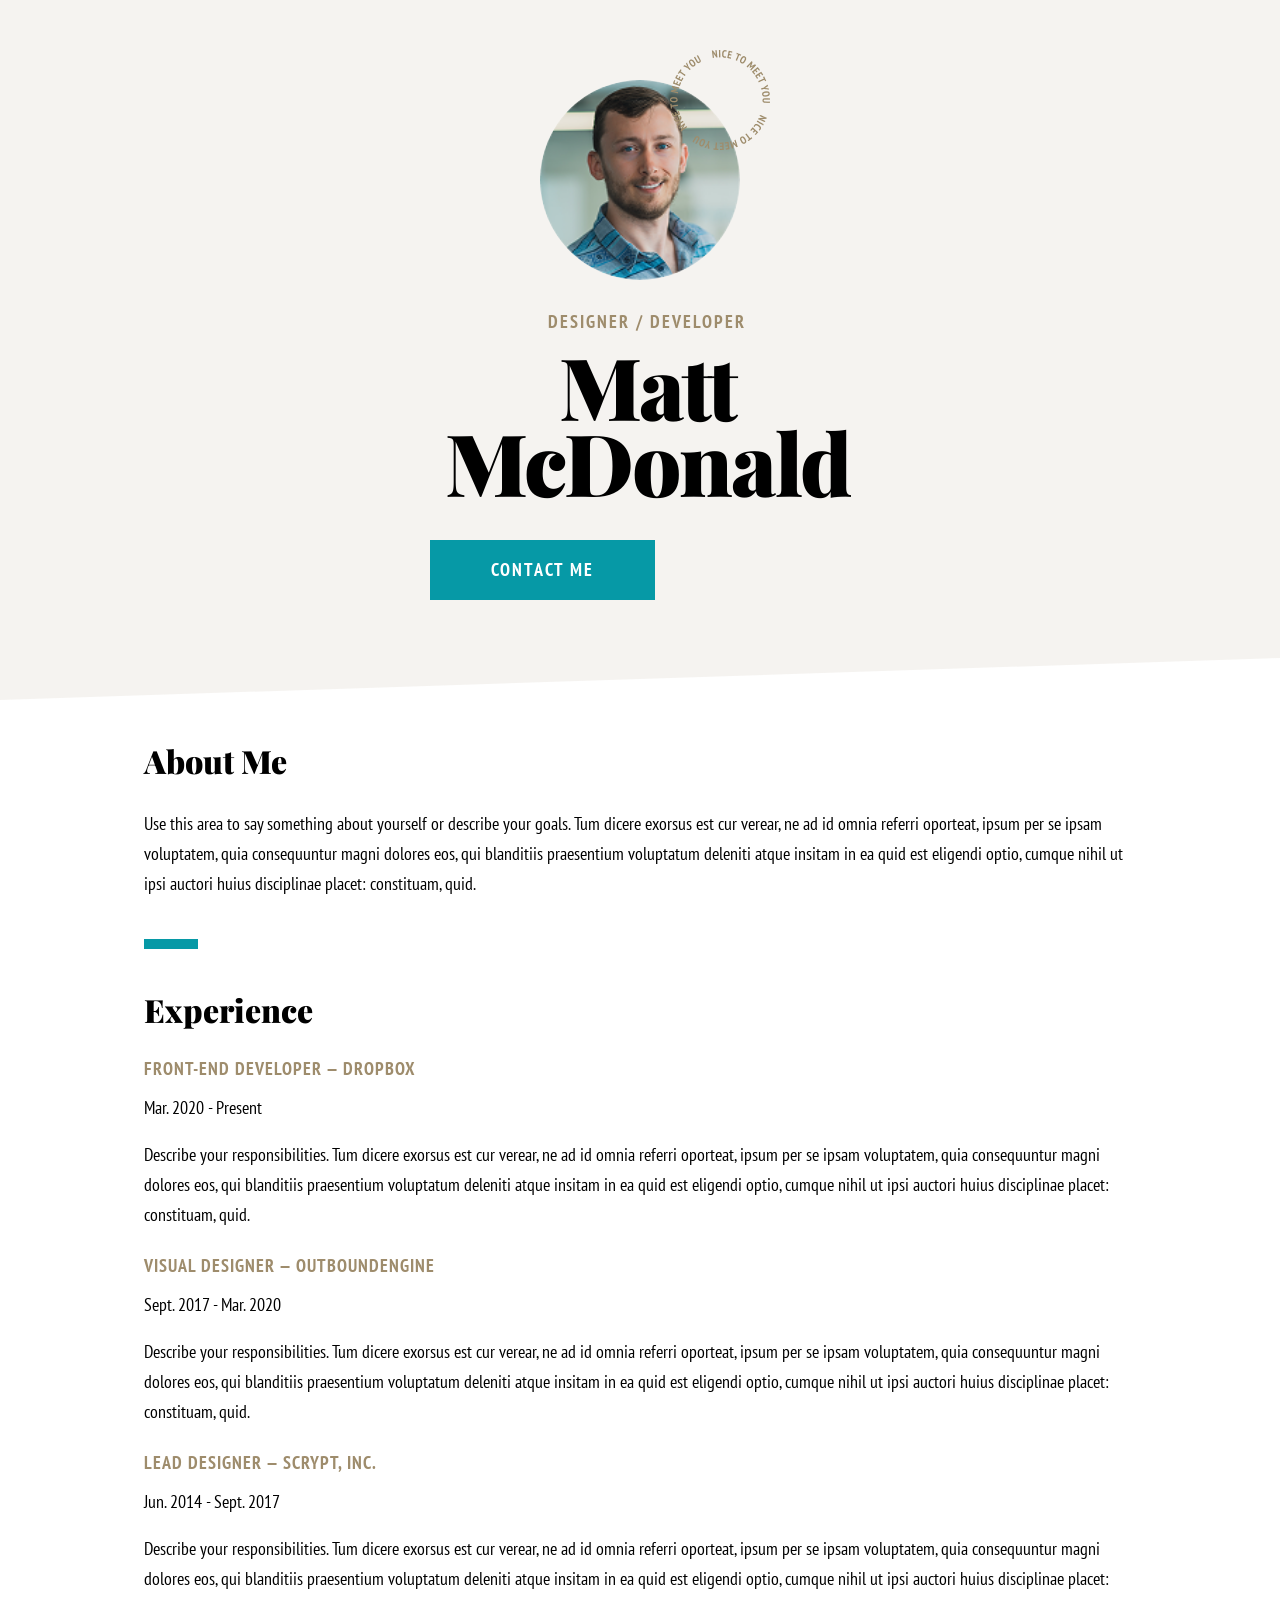
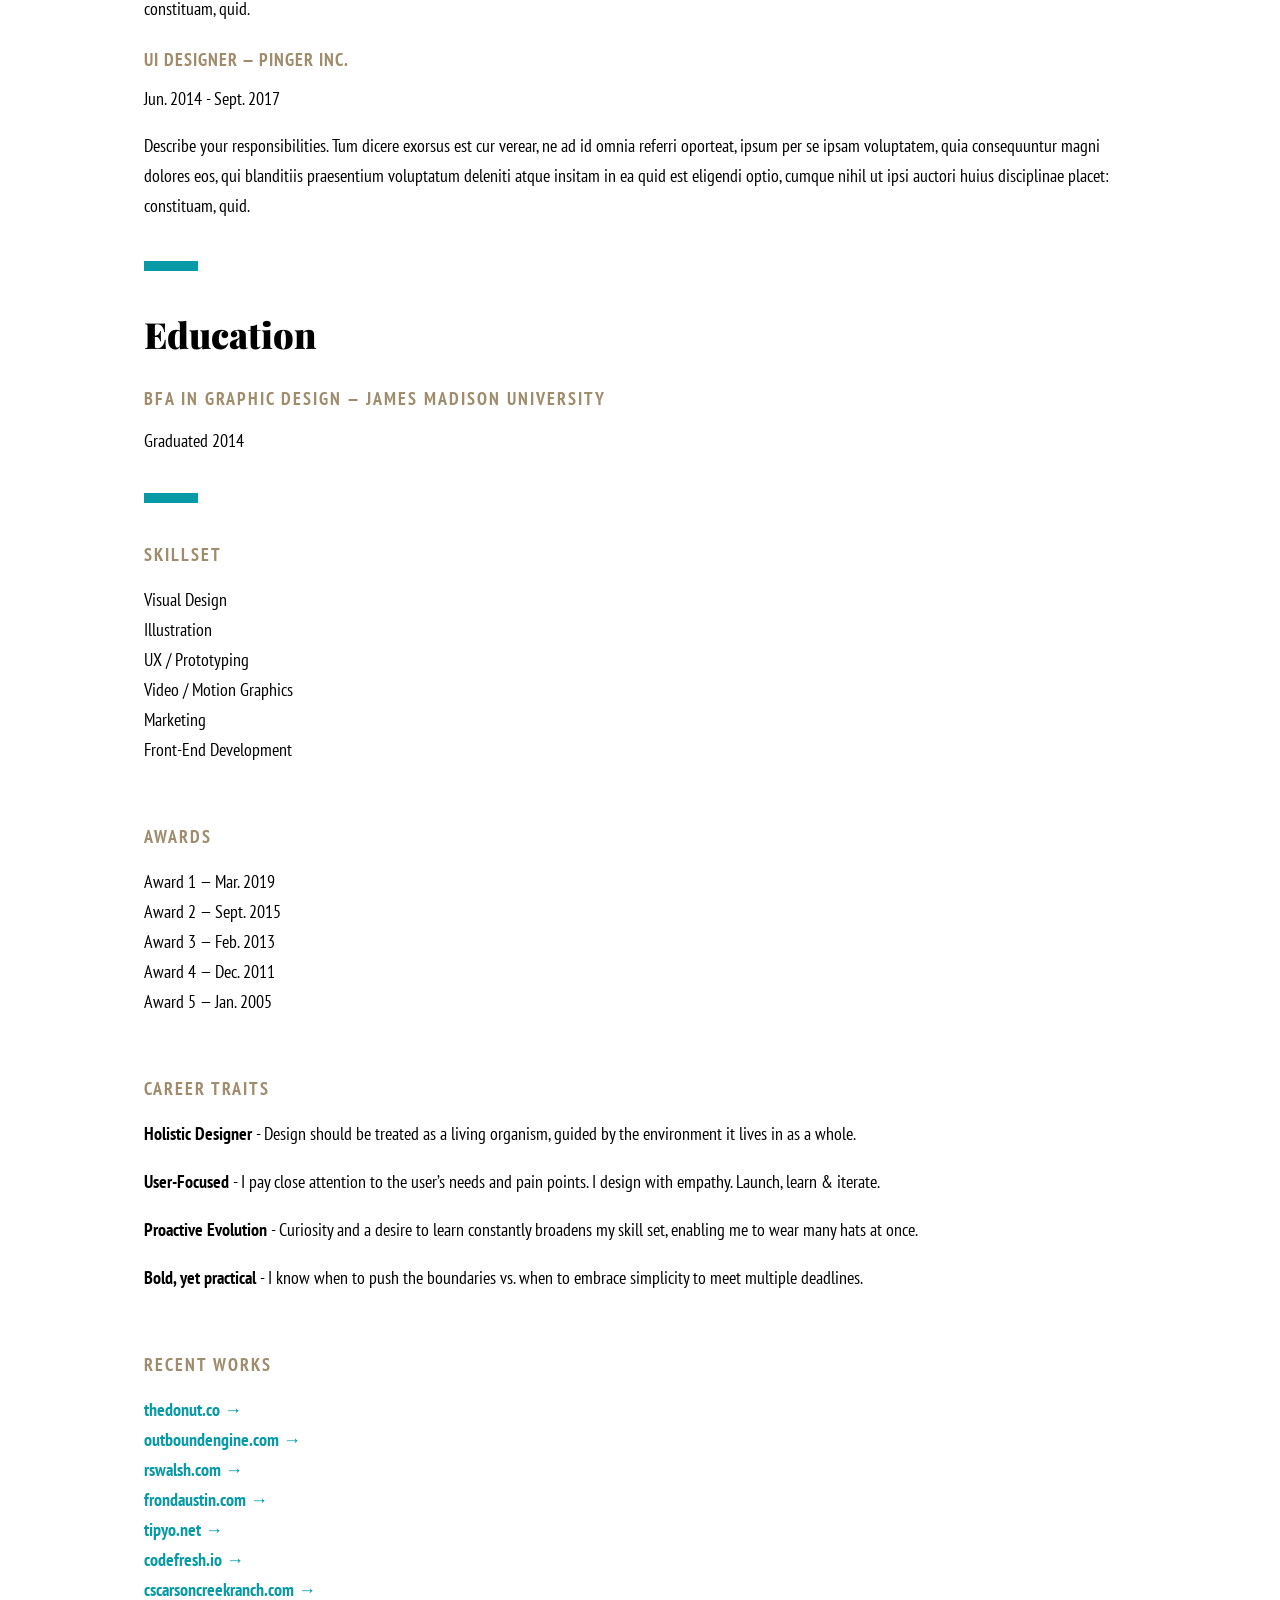
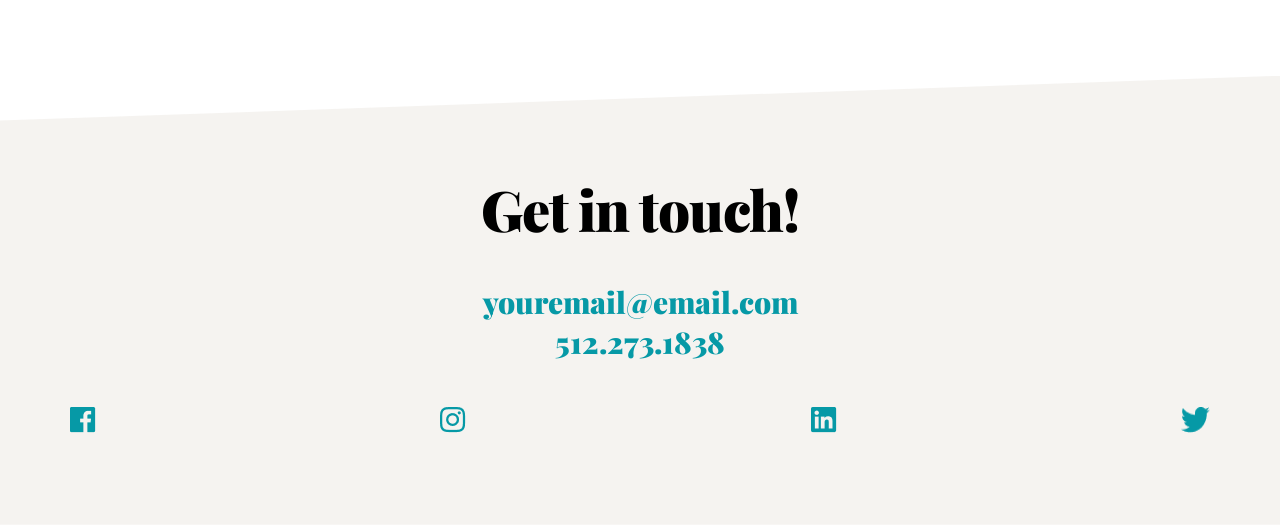
==== index.html @ 178c6416 "css escritorio" ====
<!doctype html>
<html lang="en">
  <head>
    <meta charset="UTF-8" />
    <meta name="viewport" content="width=device-width, initial-scale=1.0" />

    <title>Curriculum</title>

    <link rel="stylesheet" href="index.css" />

    <link rel="preconnect" href="https://fonts.googleapis.com" />
    <link rel="preconnect" href="https://fonts.gstatic.com" crossorigin />

    <link
      href="https://fonts.googleapis.com/css2?family=PT+Sans+Narrow:wght@400;700&display=swap"
      rel="stylesheet"
    />

    <link
      href="https://fonts.googleapis.com/css2?family=PT+Sans+Narrow:wght@400;700&family=Playfair+Display:ital,wght@0,400..900;1,400..900&display=swap"
      rel="stylesheet"
    />
  </head>

  <body>
    <header>
      <div class="foto_con_shape">
        <img class="foto_perfil" src="img/photo.png" alt="foto_de_perfil" />

        <img
          class="combined_shape"
          src="img/combined_shape.png"
          alt="combined_shape"
        />
      </div>

      <div class="header_texto">
        <h2>DESIGNER / DEVELOPER</h2>

        <h1>
          Matt
          <span class="block">McDonald</span>
        </h1>

        <button>CONTACT ME</button>
      </div>
    </header>

    <main>
      <div class="columna_2">
        <section class="about_me">
          <h1>About Me</h1>

          <p>
            Use this area to say something about yourself or describe your
            goals. Tum dicere exorsus est cur verear, ne ad id omnia referri
            oporteat, ipsum per se ipsam voluptatem, quia consequuntur magni
            dolores eos, qui blanditiis praesentium voluptatum deleniti atque
            insitam in ea quid est eligendi optio, cumque nihil ut ipsi auctori
            huius disciplinae placet: constituam, quid.
          </p>
        </section>

        <div class="rectangulo_azul"></div>

        <section class="experience">
          <h1>Experience</h1>

          <h2>Front-End Developer — Dropbox</h2>
          <h3>Mar. 2020 - Present</h3>

          <p>
            Describe your responsibilities. Tum dicere exorsus est cur verear,
            ne ad id omnia referri oporteat, ipsum per se ipsam voluptatem, quia
            consequuntur magni dolores eos, qui blanditiis praesentium
            voluptatum deleniti atque insitam in ea quid est eligendi optio,
            cumque nihil ut ipsi auctori huius disciplinae placet: constituam,
            quid.
          </p>

          <h2>Visual Designer — OutboundEngine</h2>
          <h3>Sept. 2017 - Mar. 2020</h3>

          <p>
            Describe your responsibilities. Tum dicere exorsus est cur verear,
            ne ad id omnia referri oporteat, ipsum per se ipsam voluptatem, quia
            consequuntur magni dolores eos, qui blanditiis praesentium
            voluptatum deleniti atque insitam in ea quid est eligendi optio,
            cumque nihil ut ipsi auctori huius disciplinae placet: constituam,
            quid.
          </p>

          <h2>Lead Designer — Scrypt, Inc.</h2>
          <h3>Jun. 2014 - Sept. 2017</h3>

          <p>
            Describe your responsibilities. Tum dicere exorsus est cur verear,
            ne ad id omnia referri oporteat, ipsum per se ipsam voluptatem, quia
            consequuntur magni dolores eos, qui blanditiis praesentium
            voluptatum deleniti atque insitam in ea quid est eligendi optio,
            cumque nihil ut ipsi auctori huius disciplinae placet: constituam,
            quid.
          </p>

          <h2>UI Designer — Pinger Inc.</h2>
          <h3>Jun. 2014 - Sept. 2017</h3>

          <p>
            Describe your responsibilities. Tum dicere exorsus est cur verear,
            ne ad id omnia referri oporteat, ipsum per se ipsam voluptatem, quia
            consequuntur magni dolores eos, qui blanditiis praesentium
            voluptatum deleniti atque insitam in ea quid est eligendi optio,
            cumque nihil ut ipsi auctori huius disciplinae placet: constituam,
            quid.
          </p>
        </section>

        <div class="rectangulo_azul"></div>

        <section class="education">
          <h1>Education</h1>

          <h2>BFA in Graphic Design — James Madison University</h2>

          <p>Graduated 2014</p>
        </section>
      </div>

      <div class="rectangulo_azul"></div>

      <nav class="nav">
        <div class="columna_1">
          <h2>Skillset</h2>

          <ul>
            <li>Visual Design</li>
            <li>Illustration</li>
            <li>UX / Prototyping</li>
            <li>Video / Motion Graphics</li>
            <li>Marketing</li>
            <li>Front-End Development</li>
          </ul>

          <h2 class="awards">Awards</h2>

          <ul>
            <li>Award 1 — Mar. 2019</li>
            <li>Award 2 — Sept. 2015</li>
            <li>Award 3 — Feb. 2013</li>
            <li>Award 4 — Dec. 2011</li>
            <li>Award 5 — Jan. 2005</li>
          </ul>

          <section class="carrera">
            <h2 class="awards">Career Traits</h2>

            <div class="carrera_explicacion">
              <p>
                <strong>Holistic Designer</strong> - Design should be treated as
                a living organism, guided by the environment it lives in as a
                whole.
              </p>

              <p>
                <strong>User-Focused</strong> - I pay close attention to the
                user’s needs and pain points. I design with empathy. Launch,
                learn & iterate.
              </p>

              <p>
                <strong>Proactive Evolution</strong> - Curiosity and a desire to
                learn constantly broadens my skill set, enabling me to wear many
                hats at once.
              </p>

              <p>
                <strong>Bold, yet practical</strong> - I know when to push the
                boundaries vs. when to embrace simplicity to meet multiple
                deadlines.
              </p>
            </div>
          </section>

          <h2>Recent Works</h2>

          <ul class="recent_works_ul">
            <li><strong>thedonut.co →</strong></li>
            <li><strong>outboundengine.com →</strong></li>
            <li><strong>rswalsh.com →</strong></li>
            <li><strong>frondaustin.com →</strong></li>
            <li><strong>tipyo.net →</strong></li>
            <li><strong>codefresh.io →</strong></li>
            <li><strong>cscarsoncreekranch.com →</strong></li>
          </ul>
        </div>
      </nav>
    </main>

    <footer>
      <h1>Get in touch!</h1>

      <h2>
        youremail@email.com
        <span class="block">512.273.1838</span>
      </h2>

      <div class="iconos">
        <img src="img/facebook.png" alt="facebook" />
        <img src="img/instagram.png" alt="instagram" />
        <img src="img/linkedin.png" alt="linkedin" />
        <img src="img/twitter.png" alt="twitter" />
      </div>
    </footer>
  </body>
</html>
---- index.css ----
body {
  margin: 0;
  padding: 0;
}

header {
  position: relative;
  clip-path: polygon(0 0, 100% 0%, 100% 94%, 0 100%);
  display: flex;
  flex-direction: column;
  align-items: center;
}

header::before,
footer::before {
  content: "";
  position: absolute;
  inset: 0;
  background-color: rgba(158, 140, 108, 0.1);
  z-index: 0;
}

.foto_con_shape {
  position: relative;
  width: fit-content;
  margin: 80px auto 0;
  z-index: 1;
}

.foto_perfil {
  width: 160px;
  height: 160px;
  border-radius: 175px;
  display: block;
}

.combined_shape {
  width: 100px;
  position: absolute;
  left: 90px;
  top: -30px;
  z-index: 2;
}

header h2,
.experience h2,
.education h2,
.nav h2,
.carrera h2 {
  color: #9e8c6c;
  font-family: "PT Sans Narrow";
  font-weight: 700;
  font-size: 14px;
  line-height: 20px;
  text-transform: uppercase;
}

header h2 {
  margin: 30px 0 0 15px;
  font-size: 14px;
  line-height: 20px;
  letter-spacing: 2px;
  text-align: center;
  position: relative;
  z-index: 1;
}

header h1 {
  margin: 14px 0 0 15px;
  font-family: "Playfair Display";
  font-weight: 900;
  font-size: 56px;
  line-height: 46px;
  letter-spacing: -2.17px;
  text-align: center;
  position: relative;
  z-index: 1;
}

header button {
  width: 225px;
  height: 60px;
  margin: 40px 0px 100px;
  border: none;
  background-color: #0699a6;
  color: white;
  font-family: "PT Sans Narrow";
  font-weight: 700;
  font-size: 18px;
  line-height: 24px;
  letter-spacing: 2px;
  text-align: center;
  text-transform: uppercase;
  position: relative;
  z-index: 1;
}

.about_me,
.experience,
.education,
.nav {
  margin-left: 20px;
  margin-right: 20px;
}

.about_me h1,
.experience h1,
.education h1 {
  font-family: "Playfair Display";
  font-weight: 900;
  letter-spacing: 0;
}

.about_me h1,
.experience h1 {
  font-size: 32px;
  line-height: 42px;
}

.about_me h1 {
  margin-top: 40px;
}

.about_me p,
.experience p,
.carrera_explicacion {
  font-family: "PT Sans Narrow";
  font-weight: 400;
  font-size: 18px;
  line-height: 30px;
  letter-spacing: 0;
}

.about_me p {
  margin-top: 10px;
}

.experience h2 {
  margin-top: 24px;
  letter-spacing: 1px;
}

.experience h3 {
  margin-top: 8px;
  font-family: "PT Sans Narrow";
  font-weight: 400;
  font-size: 18px;
  line-height: 24px;
}

.experience p {
  margin-top: 20px;
}

.education h1 {
  font-size: 36px;
  line-height: 46px;
}

.education h2,
.carrera h2 {
  letter-spacing: 2px;
}

.education p {
  font-family: "PT Sans Narrow";
  font-weight: 400;
  font-size: 18px;
  line-height: 24px;
}

.nav h2 {
  letter-spacing: 2px;
}

.nav ul {
  padding-left: 0;
  list-style: none;
  font-family: "PT Sans Narrow";
  font-weight: 400;
  font-size: 18px;
  line-height: 30px;
}

.awards {
  margin-top: 60px;
}

.carrera_explicacion {
  margin-bottom: 60px;
}

.recent_works_ul {
  color: #0699a6;
  font-family: "PT Sans Narrow";
  font-weight: 700;
  font-size: 18px;
  line-height: 30px;
}

footer {
  margin-top: 71px;
  padding-top: 100px;
  position: relative;
  clip-path: polygon(0 10%, 100% 0, 100% 100%, 0% 100%);
  overflow: hidden;
}

footer h1,
footer h2 {
  margin-left: 20px;
  margin-right: 20px;
  text-align: center;
  position: relative;
  z-index: 1;
  font-family: "Playfair Display";
  font-weight: 900;
}

footer h1 {
  margin-top: 0;
  font-size: 40px;
  line-height: 50px;
  letter-spacing: -1.14px;
}

footer h2 {
  margin-top: 40px;
  color: #0699a6;
  font-size: 26px;
  line-height: 36px;
}

footer .iconos {
  display: flex;
  justify-content: space-between;
  margin: 45px 70px 92px;
  position: relative;
  z-index: 1;
}

.rectangulo_azul {
  width: 54px;
  height: 10px;
  margin: 40px 0;
  margin-left: 20px;
  background-color: #0699a6;
}

.block {
  display: block;
}

@media (min-width: 768px) {
  .foto_perfil {
    width: 200px;
    height: 200px;
  }

  .combined_shape {
    width: 100px;
    position: absolute;
    left: 130px;
    top: -30px;
    z-index: 2;
  }

  header h1 {
    font-size: 86px;
    line-height: 76px;
  }

  header h2,
  .experience h2,
  .education h2,
  .nav h2,
  .carrera h2 {
    font-size: 18px;
    line-height: 24px;
  }

  .about_me,
  .experience,
  .education,
  .nav {
    margin-left: 144px;
    margin-right: 139px;
  }

  p ul li {
    font-size: 20px;
    line-height: 34px;
  }

  footer h1 {
    font-size: 56px;
    line-height: 66px;
  }

  footer h2 {
    font-size: 30px;
    line-height: 40px;
  }

  .rectangulo_azul {
    margin-left: 144px;
    margin-right: 139px;
  }
}

@media (min-width: 1440px) {
  header {
    display: grid;
    grid-template-columns: 1fr 1fr;
    align-items: center;
  }

  .foto_con_shape {
    grid-column: 1;
    align-items: center;
  }

  .foto_perfil {
    width: 350px;
    height: 350px;
  }

  .combined_shape {
    margin-top: 220px;
    margin-left: 70px;
    width: 152px;
    height: 152px;
  }

  .header_texto {
    grid-column: 2;
    text-align: left;
  }

  .header_texto h1 {
    margin-left: 0;
    font-size: 126px;
    line-height: 112px;
    text-align: left;
  }

  .header_texto h2 {
    margin-top: 180px;
    margin-left: 0;
    text-align: left;
  }

  .header_texto button {
    margin-bottom: 209px;
    margin-left: 0;
  }

  main {
    display: flex;
    flex-direction: row-reverse;
  }

  .columna_1 {
    margin-top: 90px;
  }

  .columna_2 {
    margin-top: 83px;
  }

  .rectangulo_azul {
    margin-top: 80px;
    margin-bottom: 66px;
    width: 71px;
    height: 10px;
  }

  .about_me h1,
  .experience h1,
  .education h1 {
    font-size: 36px;
    line-height: 46px;
  }
}
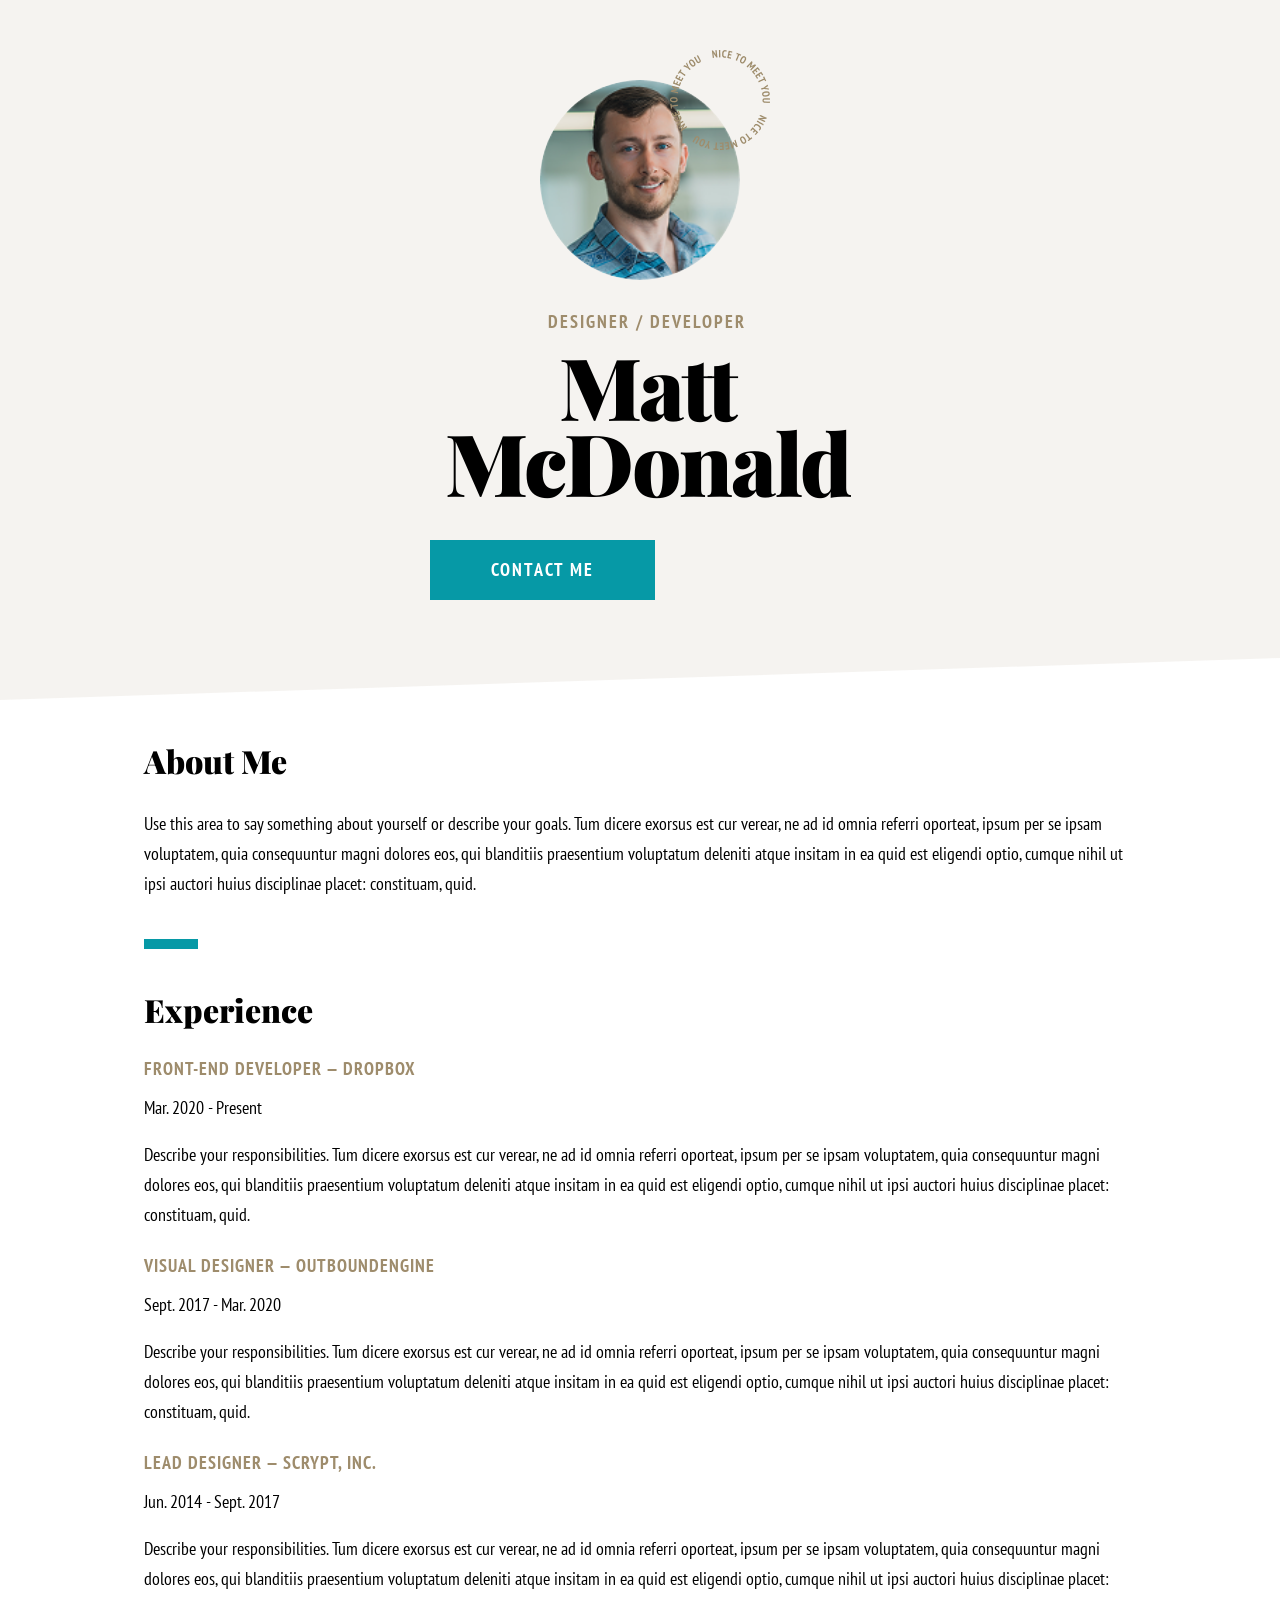
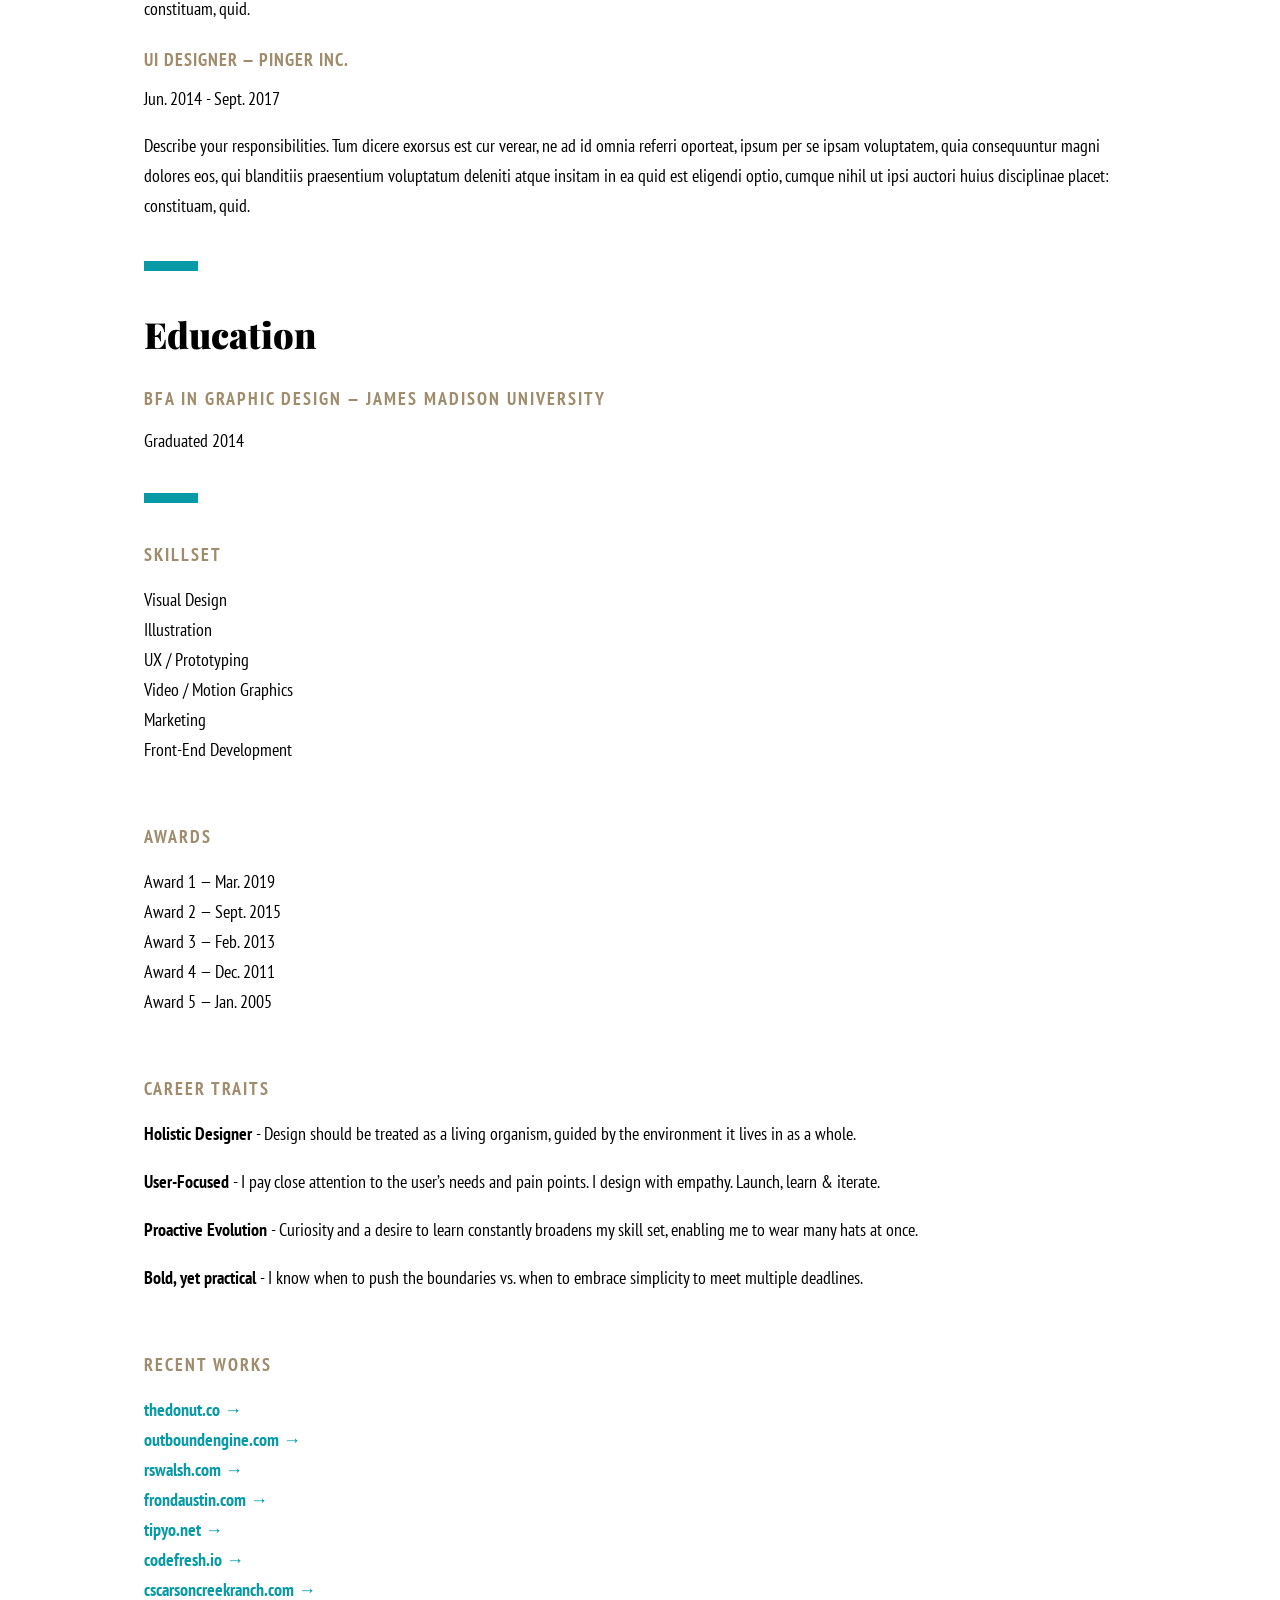
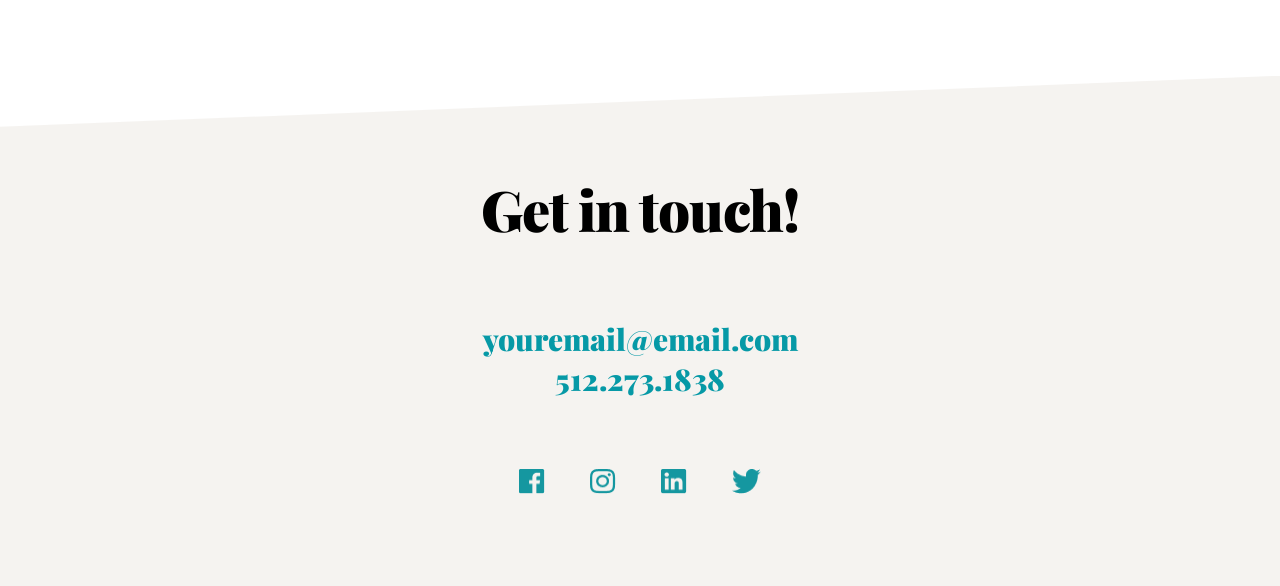
==== commit bdf2d016: "css" ====
--- a/index.html
+++ b/index.html
@@ -66,44 +66,52 @@
         <section class="experience">
           <h1>Experience</h1>
 
-          <h2>Front-End Developer — Dropbox</h2>
-          <h3>Mar. 2020 - Present</h3>
-
-          <p>
-            Describe your responsibilities. Tum dicere exorsus est cur verear,
-            ne ad id omnia referri oporteat, ipsum per se ipsam voluptatem, quia
-            consequuntur magni dolores eos, qui blanditiis praesentium
-            voluptatum deleniti atque insitam in ea quid est eligendi optio,
-            cumque nihil ut ipsi auctori huius disciplinae placet: constituam,
-            quid.
-          </p>
-
-          <h2>Visual Designer — OutboundEngine</h2>
-          <h3>Sept. 2017 - Mar. 2020</h3>
-
-          <p>
-            Describe your responsibilities. Tum dicere exorsus est cur verear,
-            ne ad id omnia referri oporteat, ipsum per se ipsam voluptatem, quia
-            consequuntur magni dolores eos, qui blanditiis praesentium
-            voluptatum deleniti atque insitam in ea quid est eligendi optio,
-            cumque nihil ut ipsi auctori huius disciplinae placet: constituam,
-            quid.
-          </p>
-
-          <h2>Lead Designer — Scrypt, Inc.</h2>
-          <h3>Jun. 2014 - Sept. 2017</h3>
-
-          <p>
-            Describe your responsibilities. Tum dicere exorsus est cur verear,
-            ne ad id omnia referri oporteat, ipsum per se ipsam voluptatem, quia
-            consequuntur magni dolores eos, qui blanditiis praesentium
-            voluptatum deleniti atque insitam in ea quid est eligendi optio,
-            cumque nihil ut ipsi auctori huius disciplinae placet: constituam,
-            quid.
-          </p>
-
-          <h2>UI Designer — Pinger Inc.</h2>
-          <h3>Jun. 2014 - Sept. 2017</h3>
+          <div class="flex">
+            <h2>Front-End Developer — Dropbox</h2>
+            <h3>Mar. 2020 - Present</h3>
+          </div>
+
+          <p>
+            Describe your responsibilities. Tum dicere exorsus est cur verear,
+            ne ad id omnia referri oporteat, ipsum per se ipsam voluptatem, quia
+            consequuntur magni dolores eos, qui blanditiis praesentium
+            voluptatum deleniti atque insitam in ea quid est eligendi optio,
+            cumque nihil ut ipsi auctori huius disciplinae placet: constituam,
+            quid.
+          </p>
+
+          <div class="flex">
+            <h2>Visual Designer — OutboundEngine</h2>
+            <h3>Sept. 2017 - Mar. 2020</h3>
+          </div>
+
+          <p>
+            Describe your responsibilities. Tum dicere exorsus est cur verear,
+            ne ad id omnia referri oporteat, ipsum per se ipsam voluptatem, quia
+            consequuntur magni dolores eos, qui blanditiis praesentium
+            voluptatum deleniti atque insitam in ea quid est eligendi optio,
+            cumque nihil ut ipsi auctori huius disciplinae placet: constituam,
+            quid.
+          </p>
+
+          <div class="flex">
+            <h2>Lead Designer — Scrypt, Inc.</h2>
+            <h3>Jun. 2014 - Sept. 2017</h3>
+          </div>
+
+          <p>
+            Describe your responsibilities. Tum dicere exorsus est cur verear,
+            ne ad id omnia referri oporteat, ipsum per se ipsam voluptatem, quia
+            consequuntur magni dolores eos, qui blanditiis praesentium
+            voluptatum deleniti atque insitam in ea quid est eligendi optio,
+            cumque nihil ut ipsi auctori huius disciplinae placet: constituam,
+            quid.
+          </p>
+
+          <div class="flex">
+            <h2>UI Designer — Pinger Inc.</h2>
+            <h3>Jun. 2014 - Sept. 2017</h3>
+          </div>
 
           <p>
             Describe your responsibilities. Tum dicere exorsus est cur verear,
@@ -120,9 +128,11 @@
         <section class="education">
           <h1>Education</h1>
 
-          <h2>BFA in Graphic Design — James Madison University</h2>
-
-          <p>Graduated 2014</p>
+          <div class="flex">
+            <h2>BFA in Graphic Design — James Madison University</h2>
+            <p>Graduated 2014</p>
+          </div>
+          
         </section>
       </div>
 
--- a/index.css
+++ b/index.css
@@ -199,6 +199,9 @@
 }
 
 footer {
+  display: flex;
+  flex-direction: column;
+  align-items: center;
   margin-top: 71px;
   padding-top: 100px;
   position: relative;
@@ -234,9 +237,10 @@
 footer .iconos {
   display: flex;
   justify-content: space-between;
-  margin: 45px 70px 92px;
-  position: relative;
-  z-index: 1;
+  margin-top: 45px;
+  margin-bottom: 92px;
+  width: 242px;
+  height: 25px;
 }
 
 .rectangulo_azul {
@@ -310,62 +314,23 @@
 
 @media (min-width: 1440px) {
   header {
-    display: grid;
-    grid-template-columns: 1fr 1fr;
-    align-items: center;
-  }
-
-  .foto_con_shape {
-    grid-column: 1;
-    align-items: center;
-  }
-
-  .foto_perfil {
-    width: 350px;
-    height: 350px;
-  }
-
-  .combined_shape {
-    margin-top: 220px;
-    margin-left: 70px;
-    width: 152px;
-    height: 152px;
   }
 
   .header_texto {
-    grid-column: 2;
-    text-align: left;
-  }
-
-  .header_texto h1 {
-    margin-left: 0;
-    font-size: 126px;
-    line-height: 112px;
-    text-align: left;
-  }
-
-  .header_texto h2 {
-    margin-top: 180px;
-    margin-left: 0;
-    text-align: left;
-  }
-
-  .header_texto button {
-    margin-bottom: 209px;
-    margin-left: 0;
   }
 
   main {
     display: flex;
     flex-direction: row-reverse;
+    justify-content: center;
   }
 
   .columna_1 {
-    margin-top: 90px;
+    margin-top: 140px;
   }
 
   .columna_2 {
-    margin-top: 83px;
+    margin-top: 80px;
   }
 
   .rectangulo_azul {
@@ -381,4 +346,26 @@
     font-size: 36px;
     line-height: 46px;
   }
-}
+
+  footer h1 {
+    margin-top: 177px;
+    font-size: 66px;
+    line-height: 82px;
+  }
+
+  footer h2 {
+    max-width: 635px;
+    font-size: 36px;
+    line-height: 46px;
+  }
+
+  .iconos {
+    margin-bottom: 111px;
+  }
+
+  .flex {
+    display: flex;
+    align-items: center;
+    justify-content: space-between;
+  }
+}
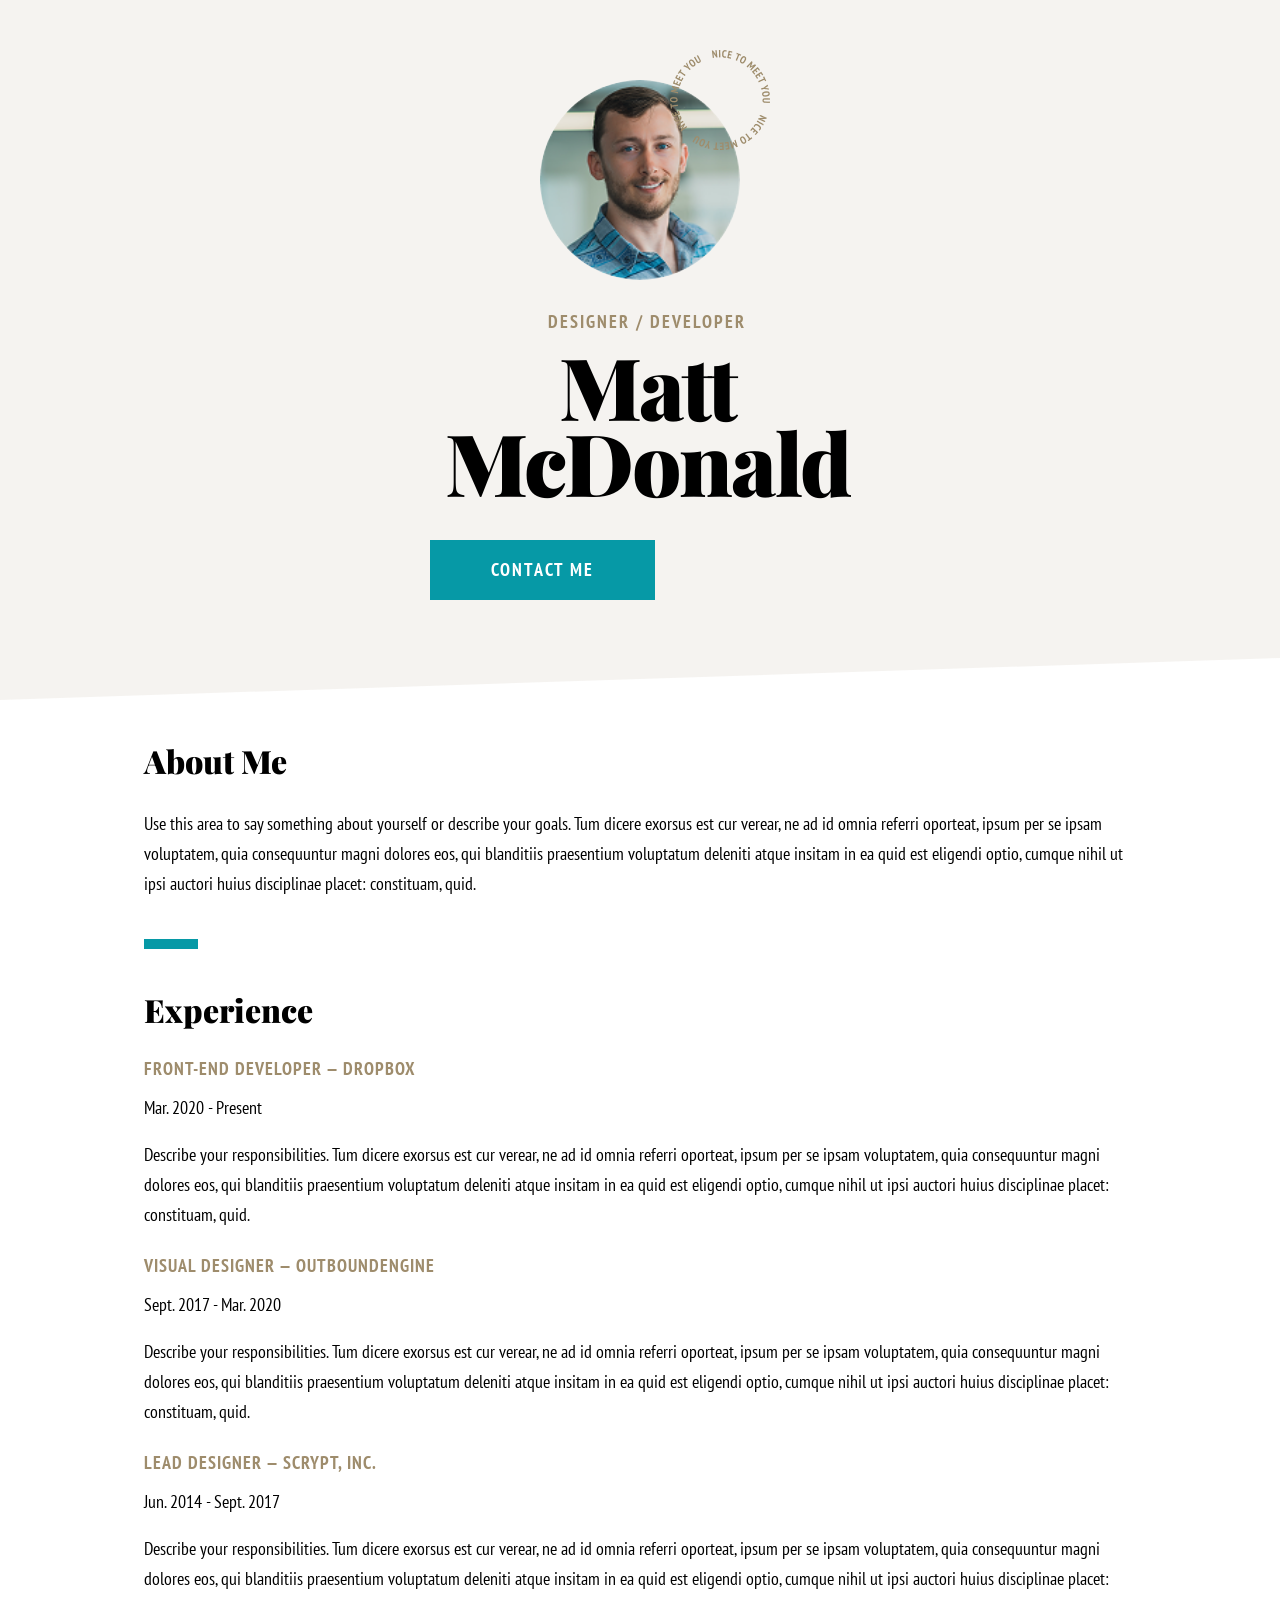
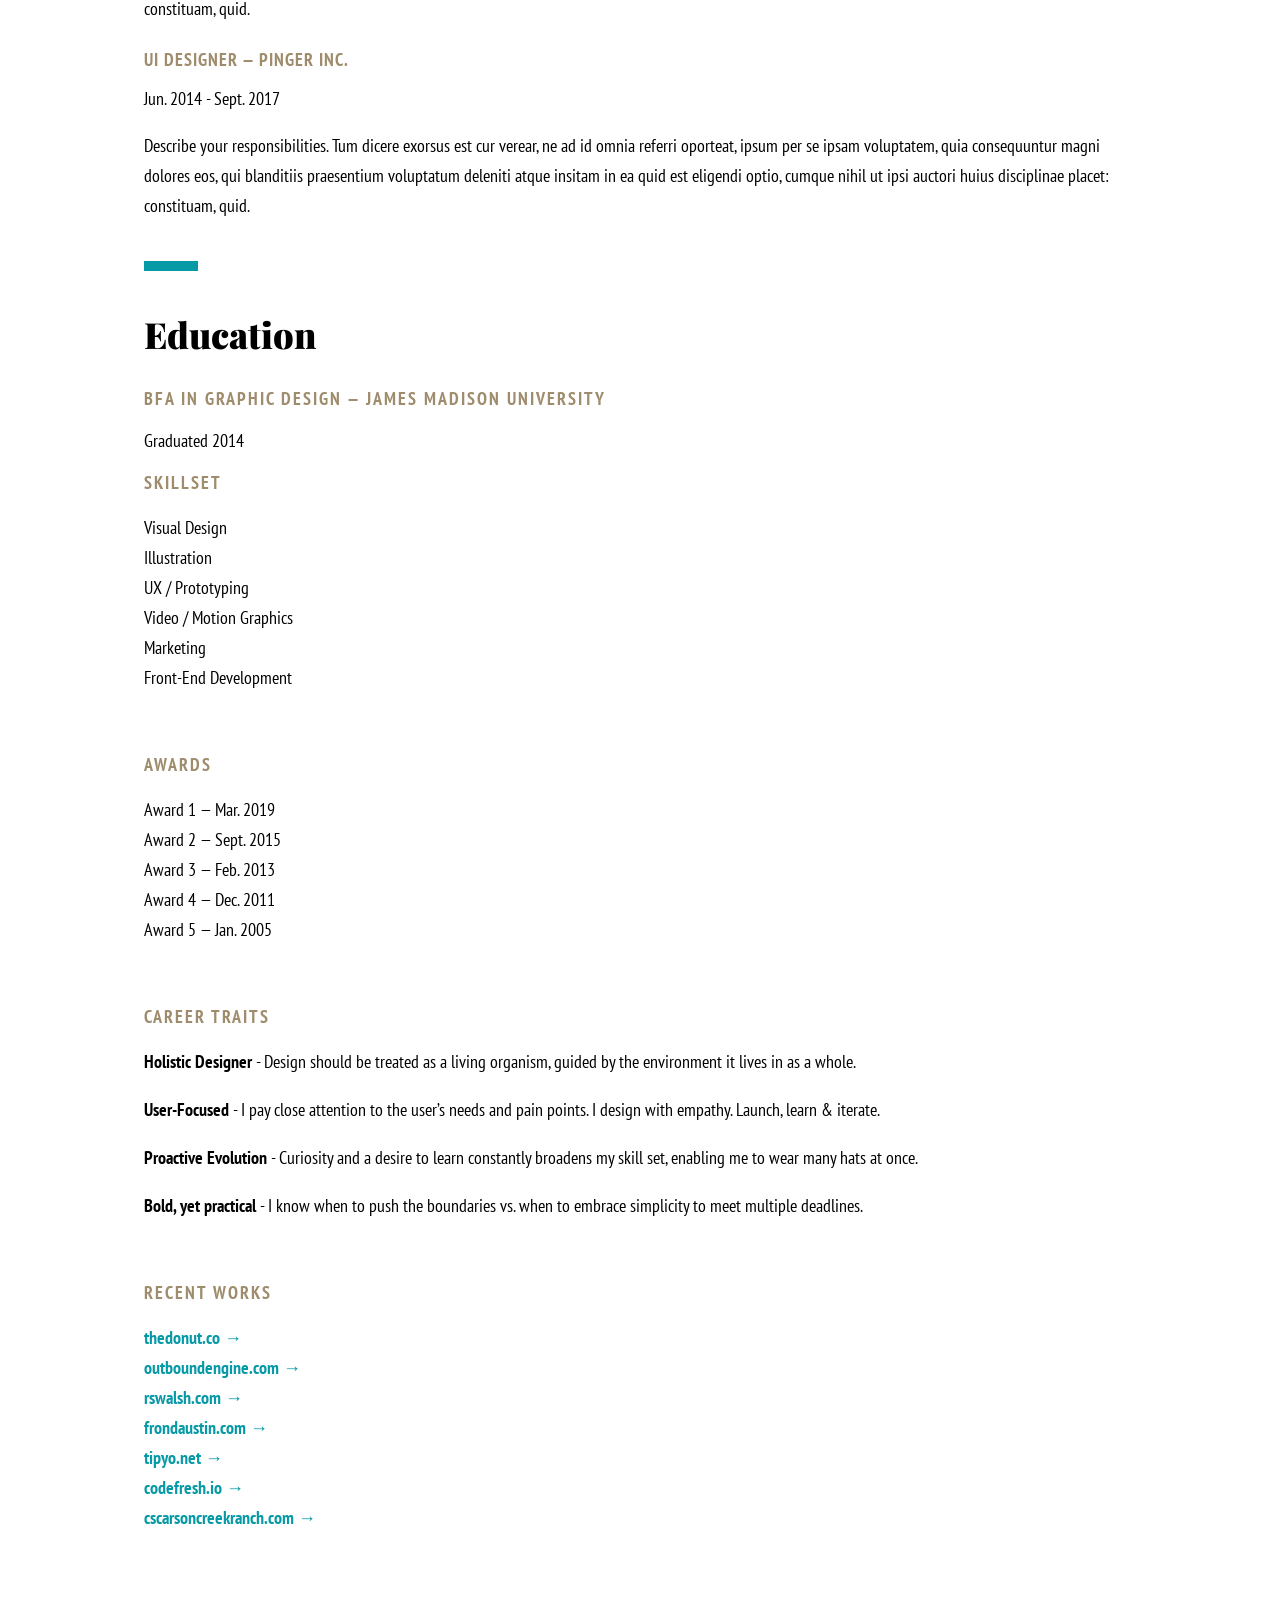
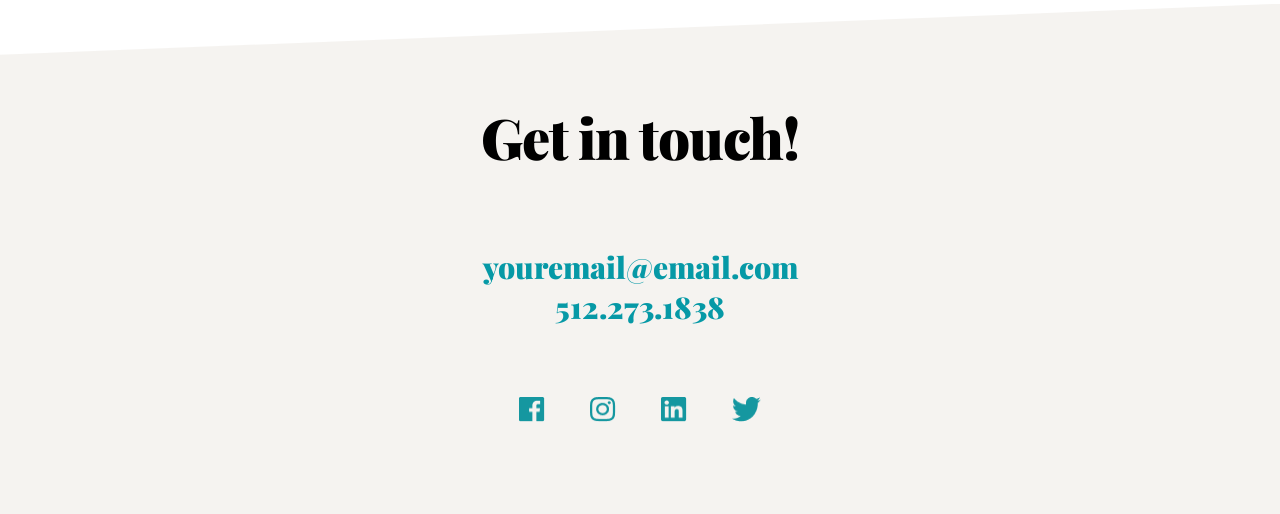
==== commit 92dfb19a: "css" ====
--- a/index.html
+++ b/index.html
@@ -132,11 +132,10 @@
             <h2>BFA in Graphic Design — James Madison University</h2>
             <p>Graduated 2014</p>
           </div>
-          
         </section>
       </div>
 
-      <div class="rectangulo_azul"></div>
+      <div class="rectangulo_azul, hidden"></div>
 
       <nav class="nav">
         <div class="columna_1">
--- a/index.css
+++ b/index.css
@@ -327,10 +327,14 @@
 
   .columna_1 {
     margin-top: 140px;
+    margin-left: 165px;
+    width: 350px;
+    gap: 100px;
   }
 
   .columna_2 {
     margin-top: 80px;
+    margin-right: 165px;
   }
 
   .rectangulo_azul {
@@ -347,6 +351,12 @@
     line-height: 46px;
   }
 
+  .about_me p,
+  .experience p {
+    font-size: 20px;
+    line-height: 34px;
+  }
+
   footer h1 {
     margin-top: 177px;
     font-size: 66px;
@@ -368,4 +378,8 @@
     align-items: center;
     justify-content: space-between;
   }
-}
+
+  .hidden {
+    display: none;
+  }
+}
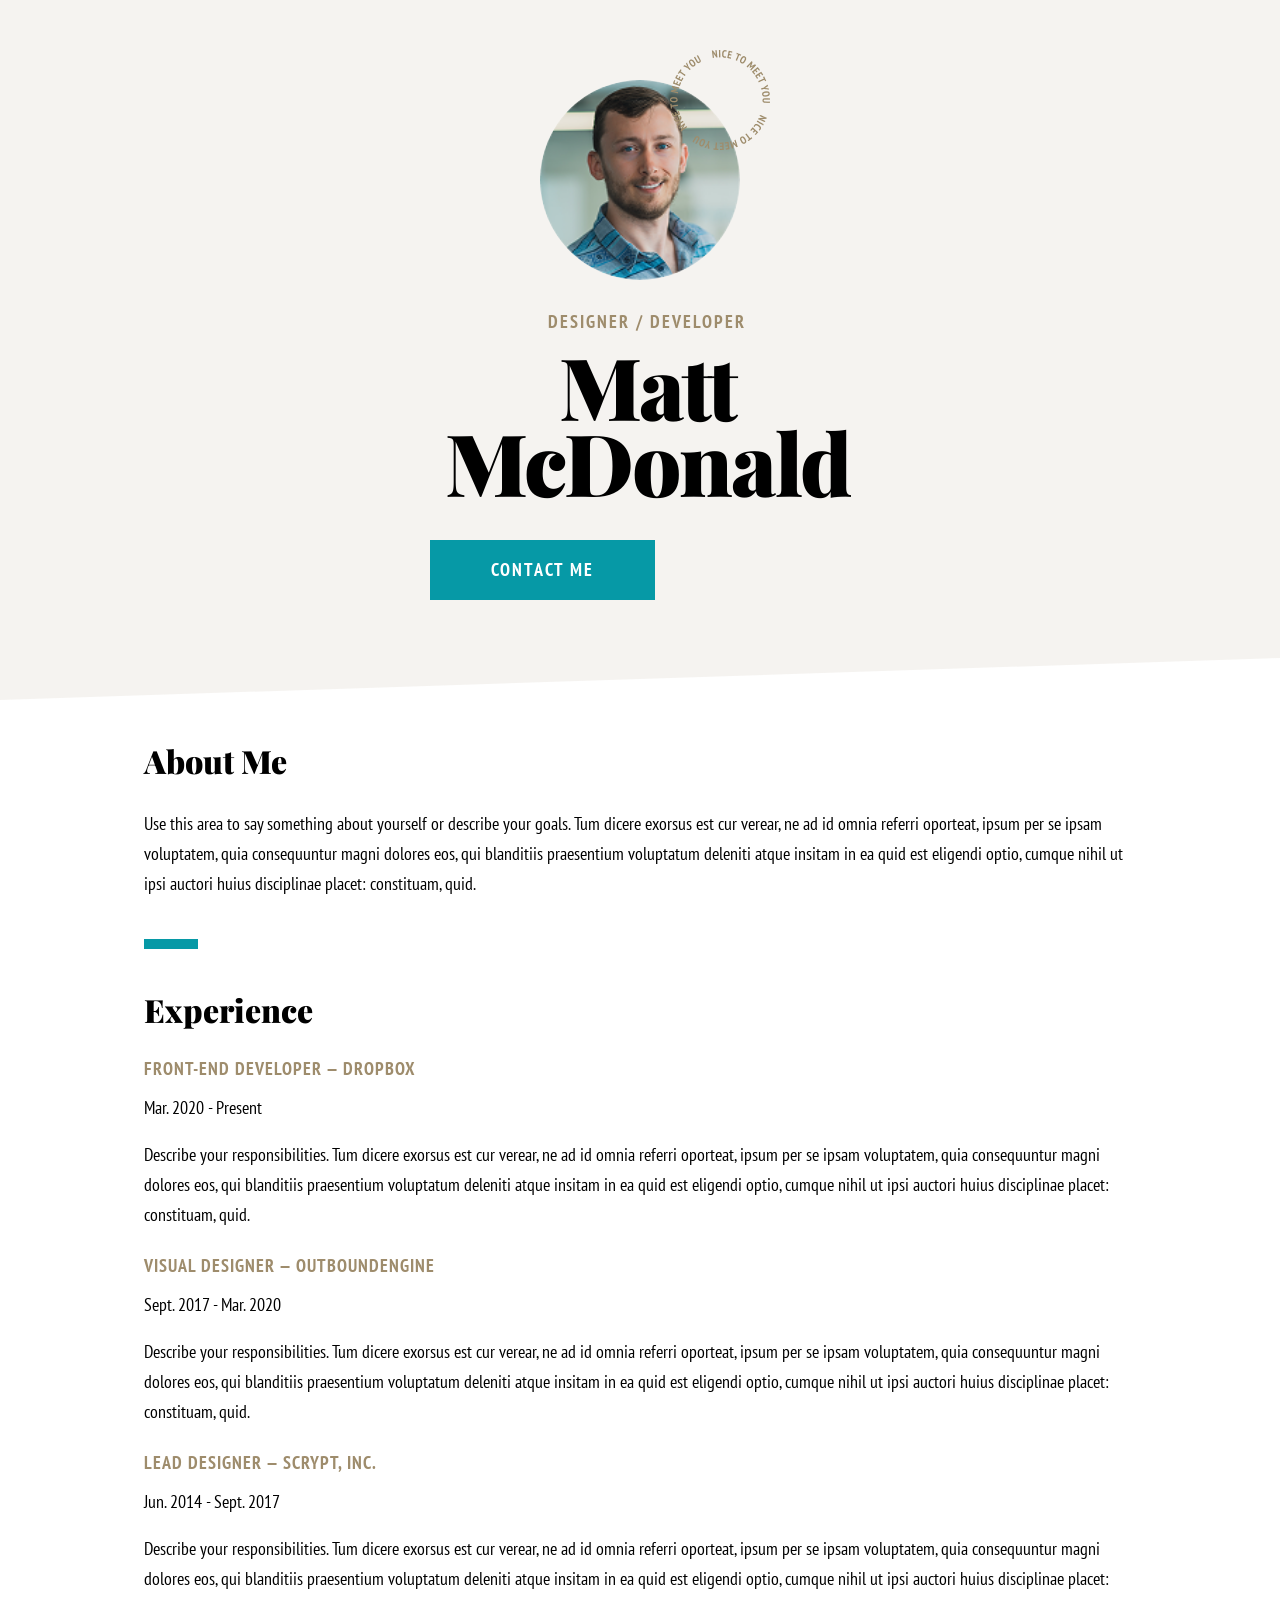
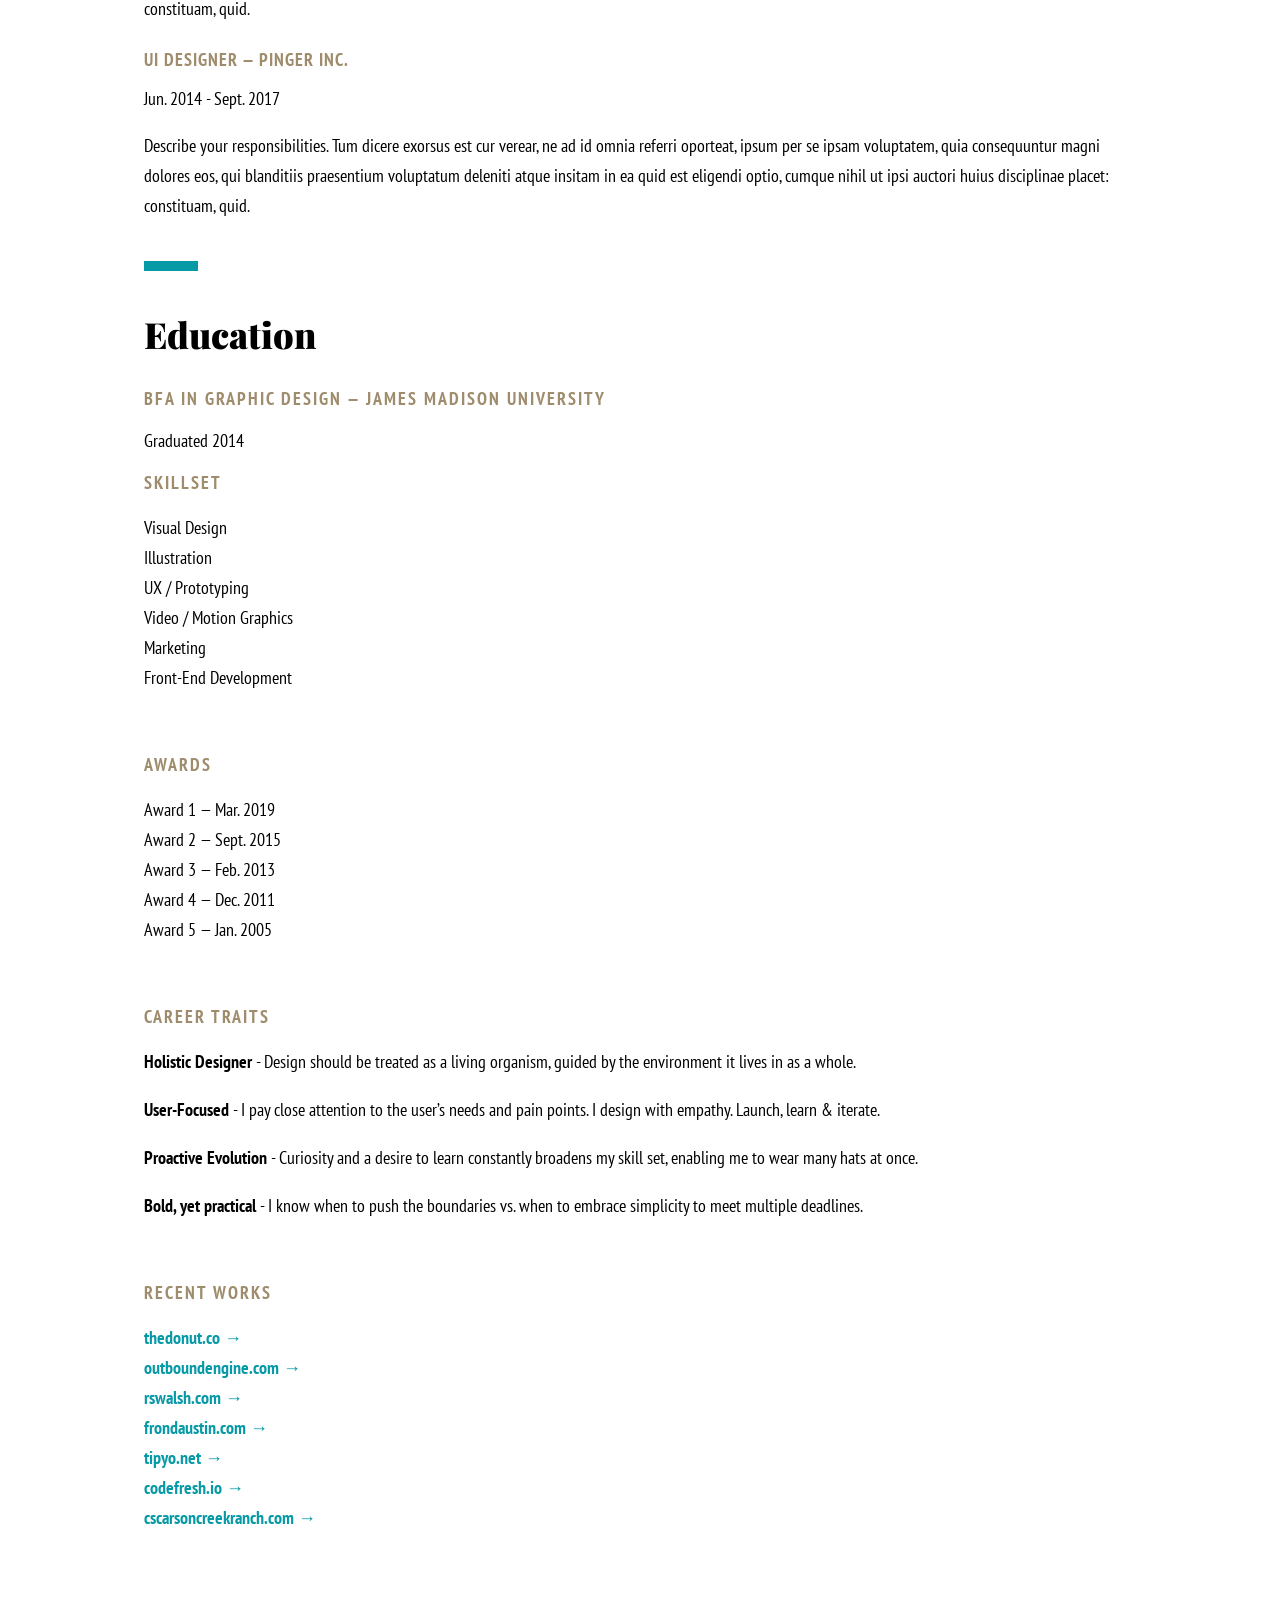
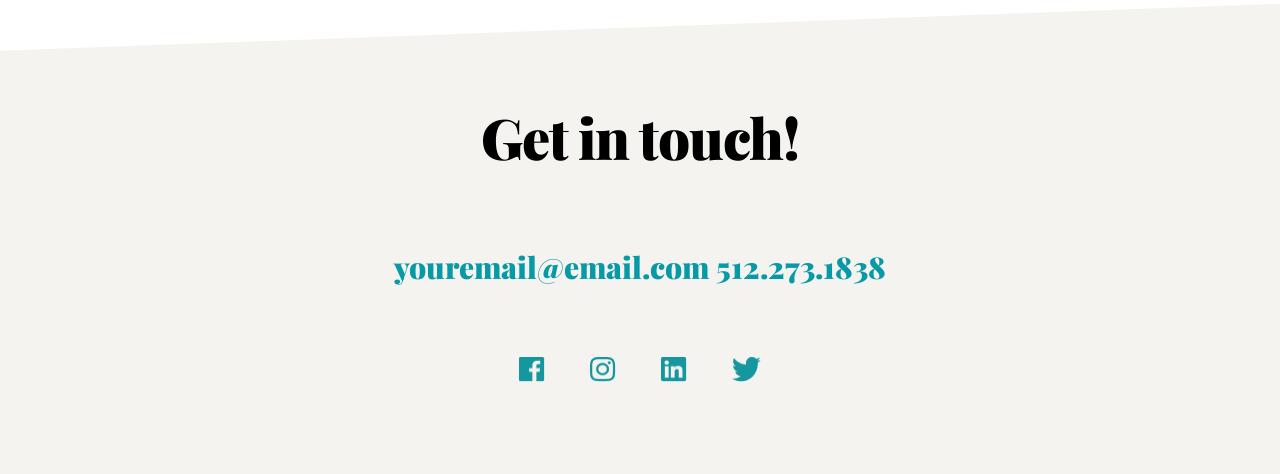
==== commit 0f970dd4: "css" ====
--- a/index.html
+++ b/index.html
@@ -150,15 +150,17 @@
             <li>Front-End Development</li>
           </ul>
 
-          <h2 class="awards">Awards</h2>
-
-          <ul>
-            <li>Award 1 — Mar. 2019</li>
-            <li>Award 2 — Sept. 2015</li>
-            <li>Award 3 — Feb. 2013</li>
-            <li>Award 4 — Dec. 2011</li>
-            <li>Award 5 — Jan. 2005</li>
-          </ul>
+          <section class="awards">
+            <h2 class="awards">Awards</h2>
+
+            <ul>
+              <li>Award 1 — Mar. 2019</li>
+              <li>Award 2 — Sept. 2015</li>
+              <li>Award 3 — Feb. 2013</li>
+              <li>Award 4 — Dec. 2011</li>
+              <li>Award 5 — Jan. 2005</li>
+            </ul>
+          </section>
 
           <section class="carrera">
             <h2 class="awards">Career Traits</h2>
@@ -190,17 +192,19 @@
             </div>
           </section>
 
-          <h2>Recent Works</h2>
-
-          <ul class="recent_works_ul">
-            <li><strong>thedonut.co →</strong></li>
-            <li><strong>outboundengine.com →</strong></li>
-            <li><strong>rswalsh.com →</strong></li>
-            <li><strong>frondaustin.com →</strong></li>
-            <li><strong>tipyo.net →</strong></li>
-            <li><strong>codefresh.io →</strong></li>
-            <li><strong>cscarsoncreekranch.com →</strong></li>
-          </ul>
+          <section class="recent_works">
+            <h2>Recent Works</h2>
+
+            <ul class="recent_works_ul">
+              <li><strong>thedonut.co →</strong></li>
+              <li><strong>outboundengine.com →</strong></li>
+              <li><strong>rswalsh.com →</strong></li>
+              <li><strong>frondaustin.com →</strong></li>
+              <li><strong>tipyo.net →</strong></li>
+              <li><strong>codefresh.io →</strong></li>
+              <li><strong>cscarsoncreekranch.com →</strong></li>
+            </ul>
+          </section>
         </div>
       </nav>
     </main>
@@ -208,9 +212,10 @@
     <footer>
       <h1>Get in touch!</h1>
 
-      <h2>
-        youremail@email.com
-        <span class="block">512.273.1838</span>
+      <h2 class="flex">
+        <span>youremail@email.com</span>
+        <span class="separador">|</span>
+        <span>512.273.1838</span>
       </h2>
 
       <div class="iconos">
--- a/index.css
+++ b/index.css
@@ -1,3 +1,7 @@
+footer h2 .separador {
+  display: none;
+}
+
 body {
   margin: 0;
   padding: 0;
@@ -314,27 +318,57 @@
 
 @media (min-width: 1440px) {
   header {
-  }
-
-  .header_texto {
+    display: flex;
+    flex-direction: row;
+    justify-content: center;
+    padding-top: 180px;
+    padding-bottom: 217px;
+    gap: 125px;
+  }
+
+  header h1 {
+    margin-left: 0;
+    text-align: left;
+    font-size: 126px;
+    line-height: 112px;
+  }
+
+  header h2 {
+    margin-left: 0;
+    text-align: left;
+  }
+
+  .foto_con_shape {
+    margin: 0;
+  }
+
+  .foto_perfil {
+    width: 350px;
+    height: 350px;
+  }
+
+  .combined_shape {
+    width: 152px;
+    height: 152px;
+    margin-top: 270px;
+    margin-left: 110px;
   }
 
   main {
     display: flex;
     flex-direction: row-reverse;
     justify-content: center;
+
+    margin-left: 165px;
+    margin-right: 165px;
+
+    padding-top: 90px;
+    padding-bottom: 80px;
   }
 
   .columna_1 {
-    margin-top: 140px;
-    margin-left: 165px;
-    width: 350px;
-    gap: 100px;
-  }
-
-  .columna_2 {
-    margin-top: 80px;
-    margin-right: 165px;
+    width: 315px;
+    margin-top: 60px;
   }
 
   .rectangulo_azul {
@@ -357,6 +391,12 @@
     line-height: 34px;
   }
 
+  .awards,
+  .carrera,
+  .recent_works {
+    margin-top: 100px;
+  }
+
   footer h1 {
     margin-top: 177px;
     font-size: 66px;
@@ -382,4 +422,22 @@
   .hidden {
     display: none;
   }
-}
+
+  .experience h1 {
+    margin-bottom: 10px;
+  }
+
+  .experience h2,
+  .experience h3,
+  .experience p {
+    margin-top: 0;
+  }
+
+  .education h2 {
+    margin-top: 0;
+  }
+
+  footer h2 .separador {
+    display: inline;
+  }
+}
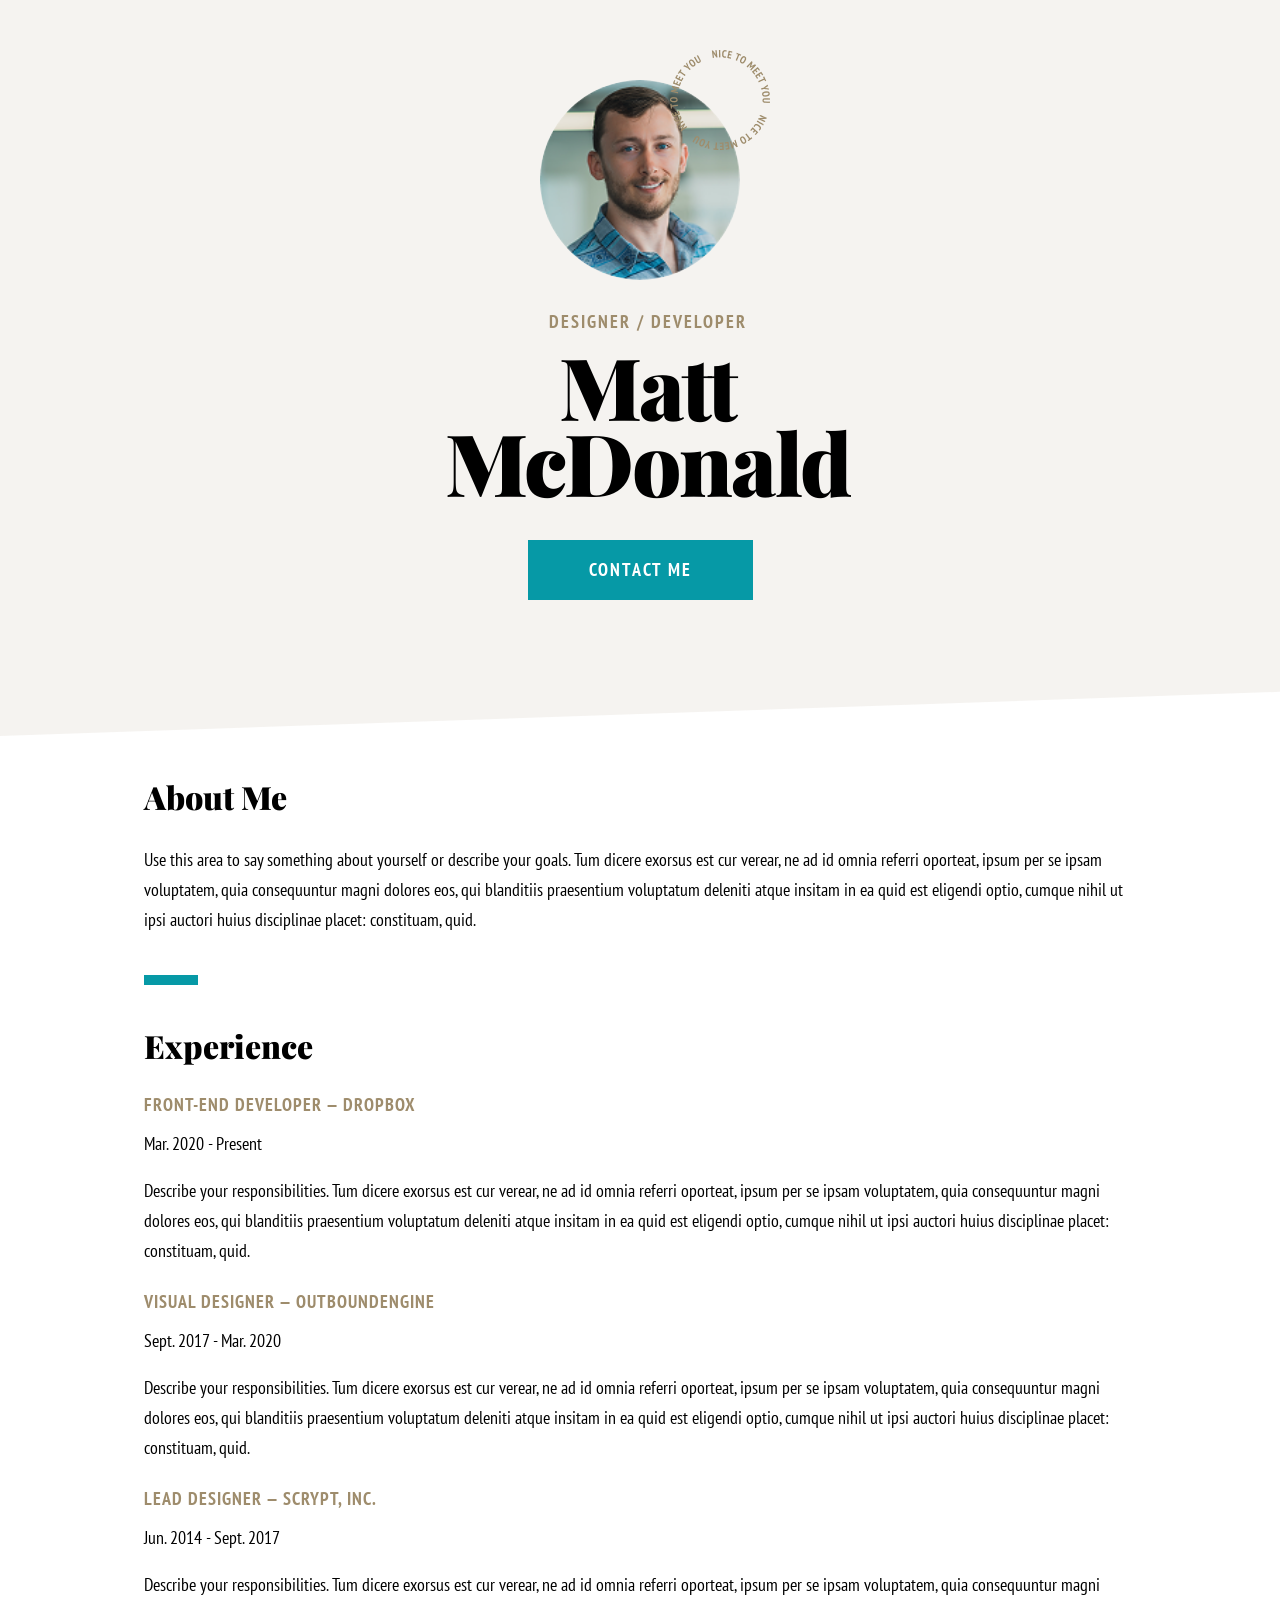
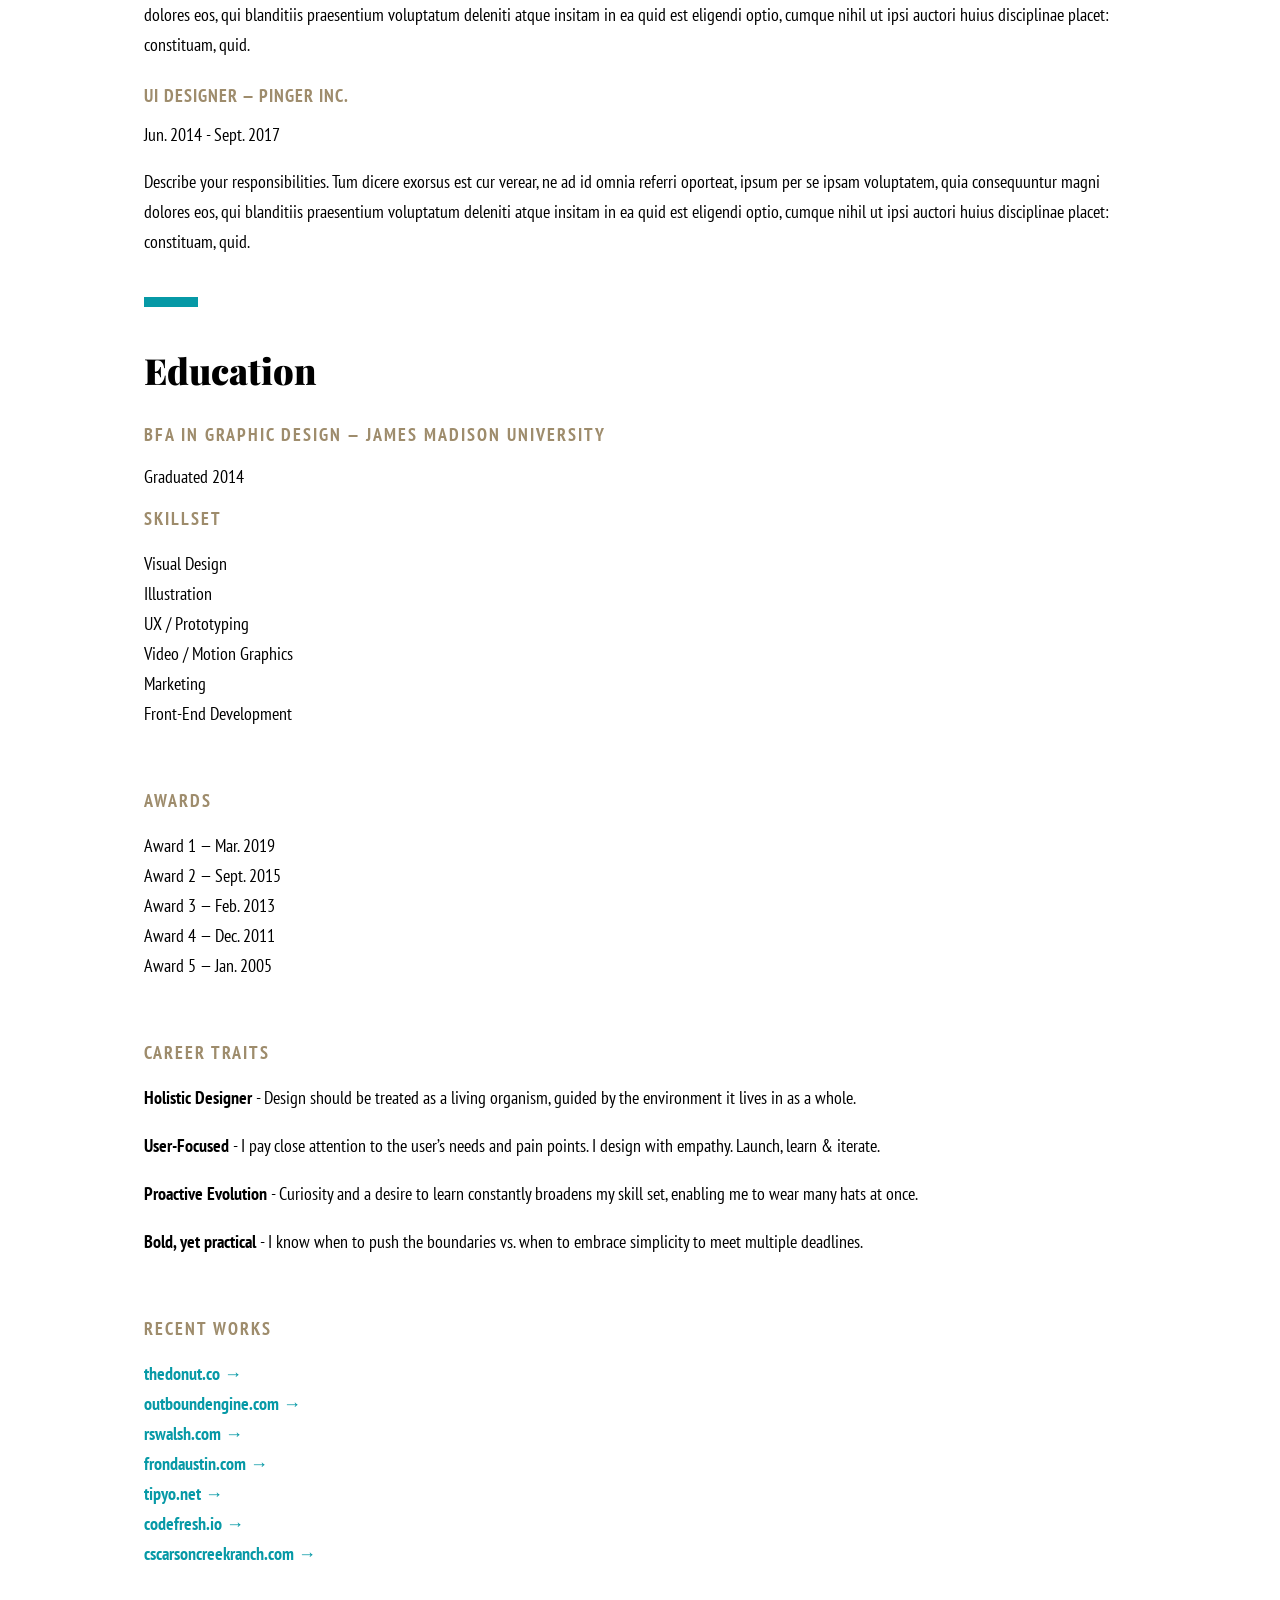
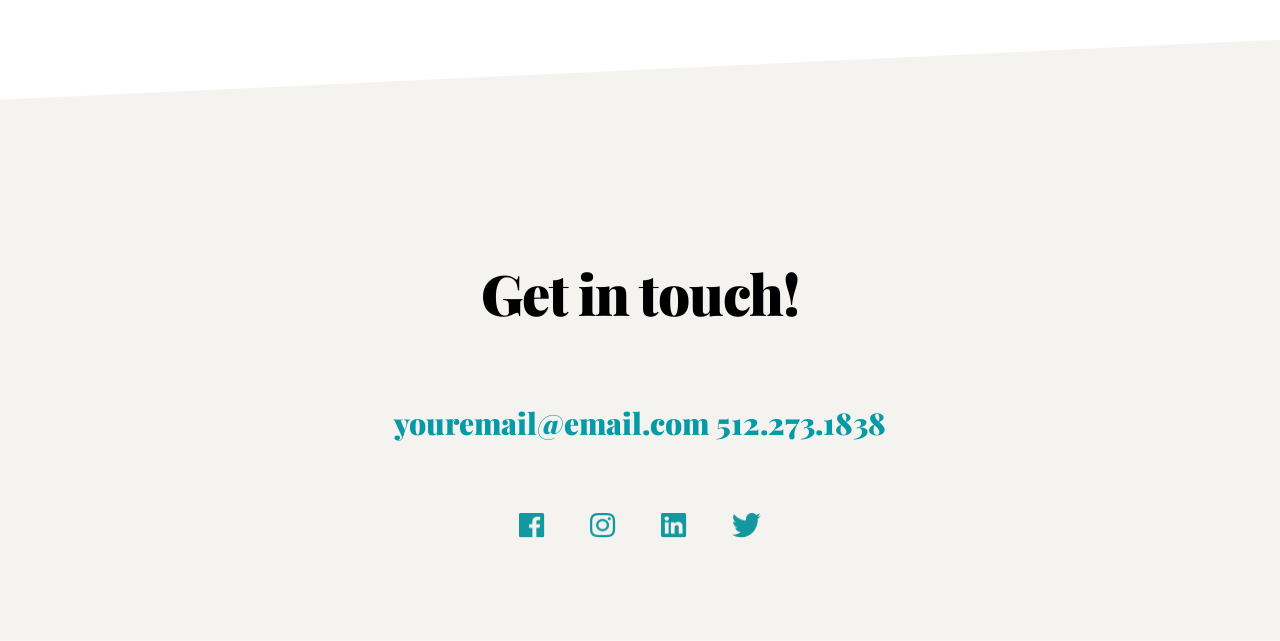
==== commit c1d2afa4: "css" ====
--- a/index.html
+++ b/index.html
@@ -4,7 +4,7 @@
     <meta charset="UTF-8" />
     <meta name="viewport" content="width=device-width, initial-scale=1.0" />
 
-    <title>Curriculum</title>
+    <title>CV</title>
 
     <link rel="stylesheet" href="index.css" />
 
--- a/index.css
+++ b/index.css
@@ -1,18 +1,23 @@
-footer h2 .separador {
-  display: none;
-}
+/* ==============================
+   ESTILOS GENERALES
+============================== */
 
 body {
   margin: 0;
   padding: 0;
 }
 
+/* ==============================
+   HEADER
+============================== */
+
 header {
   position: relative;
-  clip-path: polygon(0 0, 100% 0%, 100% 94%, 0 100%);
   display: flex;
   flex-direction: column;
   align-items: center;
+  height: 596px;
+  clip-path: polygon(0 0, 100% 0%, 100% 94%, 0 100%);
 }
 
 header::before,
@@ -24,6 +29,13 @@
   z-index: 0;
 }
 
+.header_texto {
+  display: flex;
+  flex-direction: column;
+  align-items: center;
+  width: 100%;
+}
+
 .foto_con_shape {
   position: relative;
   width: fit-content;
@@ -32,15 +44,15 @@
 }
 
 .foto_perfil {
+  display: block;
   width: 160px;
   height: 160px;
   border-radius: 175px;
-  display: block;
 }
 
 .combined_shape {
+  position: absolute;
   width: 100px;
-  position: absolute;
   left: 90px;
   top: -30px;
   z-index: 2;
@@ -60,16 +72,18 @@
 }
 
 header h2 {
+  position: relative;
+  z-index: 1;
   margin: 30px 0 0 15px;
   font-size: 14px;
   line-height: 20px;
   letter-spacing: 2px;
   text-align: center;
+}
+
+header h1 {
   position: relative;
   z-index: 1;
-}
-
-header h1 {
   margin: 14px 0 0 15px;
   font-family: "Playfair Display";
   font-weight: 900;
@@ -77,14 +91,14 @@
   line-height: 46px;
   letter-spacing: -2.17px;
   text-align: center;
+}
+
+header button {
   position: relative;
   z-index: 1;
-}
-
-header button {
   width: 225px;
   height: 60px;
-  margin: 40px 0px 100px;
+  margin: 40px 0 100px;
   border: none;
   background-color: #0699a6;
   color: white;
@@ -95,9 +109,11 @@
   letter-spacing: 2px;
   text-align: center;
   text-transform: uppercase;
-  position: relative;
-  z-index: 1;
-}
+}
+
+/* ==============================
+   MAIN - CONTENIDO GENERAL
+============================== */
 
 .about_me,
 .experience,
@@ -139,6 +155,10 @@
   margin-top: 10px;
 }
 
+/* ==============================
+   EXPERIENCE
+============================== */
+
 .experience h2 {
   margin-top: 24px;
   letter-spacing: 1px;
@@ -156,13 +176,18 @@
   margin-top: 20px;
 }
 
+/* ==============================
+   EDUCATION
+============================== */
+
 .education h1 {
   font-size: 36px;
   line-height: 46px;
 }
 
 .education h2,
-.carrera h2 {
+.carrera h2,
+.nav h2 {
   letter-spacing: 2px;
 }
 
@@ -173,9 +198,9 @@
   line-height: 24px;
 }
 
-.nav h2 {
-  letter-spacing: 2px;
-}
+/* ==============================
+   NAVIGATION
+============================== */
 
 .nav ul {
   padding-left: 0;
@@ -186,6 +211,10 @@
   line-height: 30px;
 }
 
+/* ==============================
+   OTHER SECTIONS
+============================== */
+
 .awards {
   margin-top: 60px;
 }
@@ -200,51 +229,6 @@
   font-weight: 700;
   font-size: 18px;
   line-height: 30px;
-}
-
-footer {
-  display: flex;
-  flex-direction: column;
-  align-items: center;
-  margin-top: 71px;
-  padding-top: 100px;
-  position: relative;
-  clip-path: polygon(0 10%, 100% 0, 100% 100%, 0% 100%);
-  overflow: hidden;
-}
-
-footer h1,
-footer h2 {
-  margin-left: 20px;
-  margin-right: 20px;
-  text-align: center;
-  position: relative;
-  z-index: 1;
-  font-family: "Playfair Display";
-  font-weight: 900;
-}
-
-footer h1 {
-  margin-top: 0;
-  font-size: 40px;
-  line-height: 50px;
-  letter-spacing: -1.14px;
-}
-
-footer h2 {
-  margin-top: 40px;
-  color: #0699a6;
-  font-size: 26px;
-  line-height: 36px;
-}
-
-footer .iconos {
-  display: flex;
-  justify-content: space-between;
-  margin-top: 45px;
-  margin-bottom: 92px;
-  width: 242px;
-  height: 25px;
 }
 
 .rectangulo_azul {
@@ -259,18 +243,76 @@
   display: block;
 }
 
+/* ==============================
+   FOOTER
+============================== */
+
+footer {
+  position: relative;
+  display: flex;
+  flex-direction: column;
+  align-items: center;
+  margin-top: 71px;
+  padding-top: 100px;
+  height: 425px;
+  overflow: hidden;
+  clip-path: polygon(0 10%, 100% 0, 100% 100%, 0% 100%);
+}
+
+footer h1,
+footer h2 {
+  position: relative;
+  z-index: 1;
+  margin-left: 20px;
+  margin-right: 20px;
+  text-align: center;
+  font-family: "Playfair Display";
+  font-weight: 900;
+}
+
+footer h1 {
+  margin-top: 0;
+  font-size: 40px;
+  line-height: 50px;
+  letter-spacing: -1.14px;
+}
+
+footer h2 {
+  margin-top: 40px;
+  color: #0699a6;
+  font-size: 26px;
+  line-height: 36px;
+}
+
+footer h2 .separador {
+  display: none;
+}
+
+footer .iconos {
+  display: flex;
+  justify-content: space-between;
+  width: 242px;
+  height: 25px;
+  margin-top: 45px;
+  margin-bottom: 92px;
+}
+
+/* ==============================
+   TABLET
+============================== */
+
 @media (min-width: 768px) {
+  header {
+    height: 736px;
+  }
+
   .foto_perfil {
     width: 200px;
     height: 200px;
   }
 
   .combined_shape {
-    width: 100px;
-    position: absolute;
     left: 130px;
-    top: -30px;
-    z-index: 2;
   }
 
   header h1 {
@@ -300,7 +342,12 @@
     line-height: 34px;
   }
 
+  footer {
+    height: 501px;
+  }
+
   footer h1 {
+    margin-top: 120px;
     font-size: 56px;
     line-height: 66px;
   }
@@ -314,28 +361,48 @@
     margin-left: 144px;
     margin-right: 139px;
   }
-}
+
+  footer .iconos {
+    margin-bottom: 112px;
+  }
+}
+
+/* ==============================
+   ESCRITORIO
+============================== */
 
 @media (min-width: 1440px) {
+  /* HEADER */
+
   header {
-    display: flex;
     flex-direction: row;
     justify-content: center;
+    align-items: center;
+    gap: 125px;
+    height: 747px;
     padding-top: 180px;
     padding-bottom: 217px;
-    gap: 125px;
+  }
+
+  .header_texto {
+    align-items: flex-start;
+    width: auto;
   }
 
   header h1 {
     margin-left: 0;
-    text-align: left;
     font-size: 126px;
     line-height: 112px;
+    text-align: left;
   }
 
   header h2 {
     margin-left: 0;
     text-align: left;
+  }
+
+  header button {
+    align-self: flex-start;
   }
 
   .foto_con_shape {
@@ -354,14 +421,15 @@
     margin-left: 110px;
   }
 
+  /* MAIN */
+
   main {
     display: flex;
     flex-direction: row-reverse;
     justify-content: center;
-
+    align-items: flex-start;
     margin-left: 165px;
     margin-right: 165px;
-
     padding-top: 90px;
     padding-bottom: 80px;
   }
@@ -372,10 +440,10 @@
   }
 
   .rectangulo_azul {
+    width: 71px;
+    height: 10px;
     margin-top: 80px;
     margin-bottom: 66px;
-    width: 71px;
-    height: 10px;
   }
 
   .about_me h1,
@@ -391,12 +459,46 @@
     line-height: 34px;
   }
 
+  .experience h1 {
+    margin-bottom: 10px;
+  }
+
+  .experience h2,
+  .experience h3,
+  .experience p {
+    margin-top: 0;
+  }
+
+  .education h2 {
+    margin-top: 0;
+  }
+
+  /* OTHER SECTIONS */
+
   .awards,
   .carrera,
   .recent_works {
     margin-top: 100px;
   }
 
+  .flex {
+    display: flex;
+    align-items: center;
+    justify-content: space-between;
+  }
+
+  .hidden {
+    display: none;
+  }
+
+  /* FOOTER */
+
+  footer {
+    height: auto;
+    min-height: 501px;
+    padding-bottom: 111px;
+  }
+
   footer h1 {
     margin-top: 177px;
     font-size: 66px;
@@ -404,40 +506,16 @@
   }
 
   footer h2 {
-    max-width: 635px;
     font-size: 36px;
     line-height: 46px;
-  }
-
-  .iconos {
-    margin-bottom: 111px;
-  }
-
-  .flex {
-    display: flex;
-    align-items: center;
-    justify-content: space-between;
-  }
-
-  .hidden {
-    display: none;
-  }
-
-  .experience h1 {
-    margin-bottom: 10px;
-  }
-
-  .experience h2,
-  .experience h3,
-  .experience p {
-    margin-top: 0;
-  }
-
-  .education h2 {
-    margin-top: 0;
+    gap: 20px;
   }
 
   footer h2 .separador {
     display: inline;
   }
-}
+
+  footer .iconos {
+    margin-bottom: 0;
+  }
+}
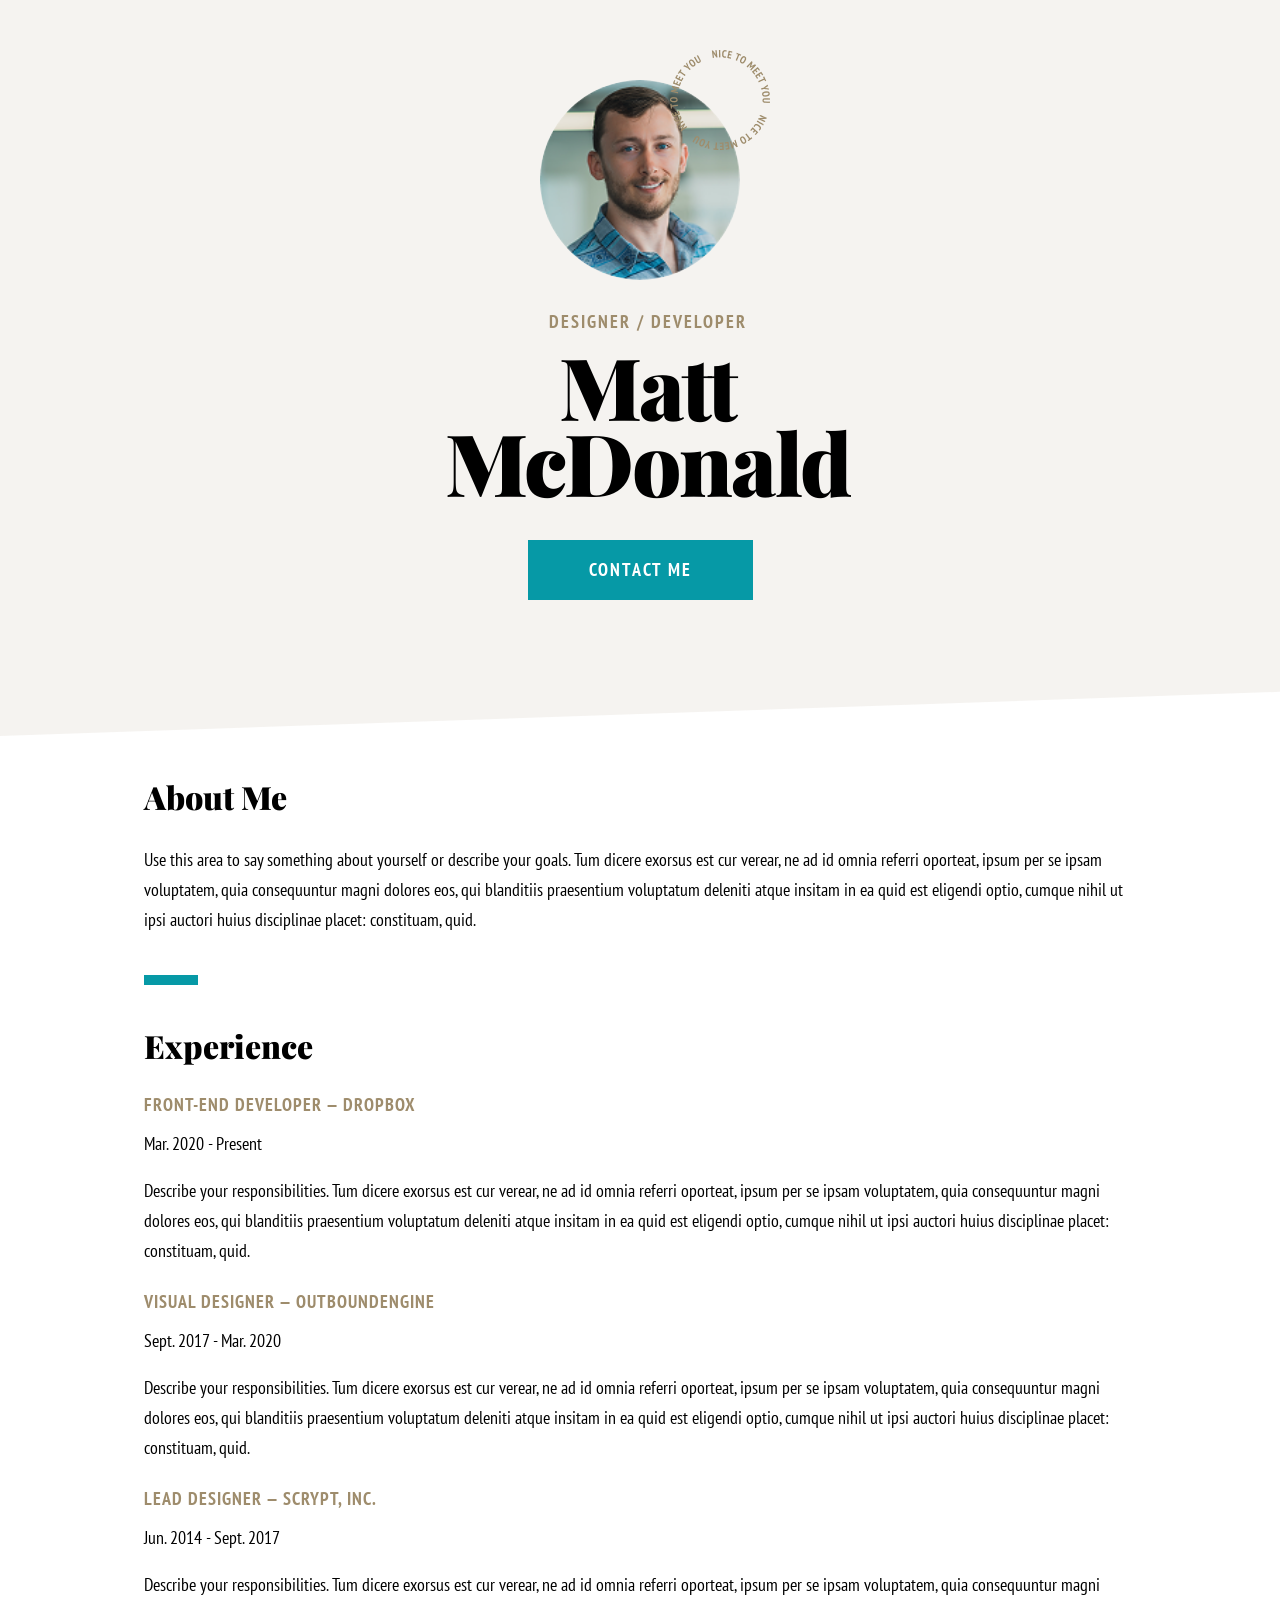
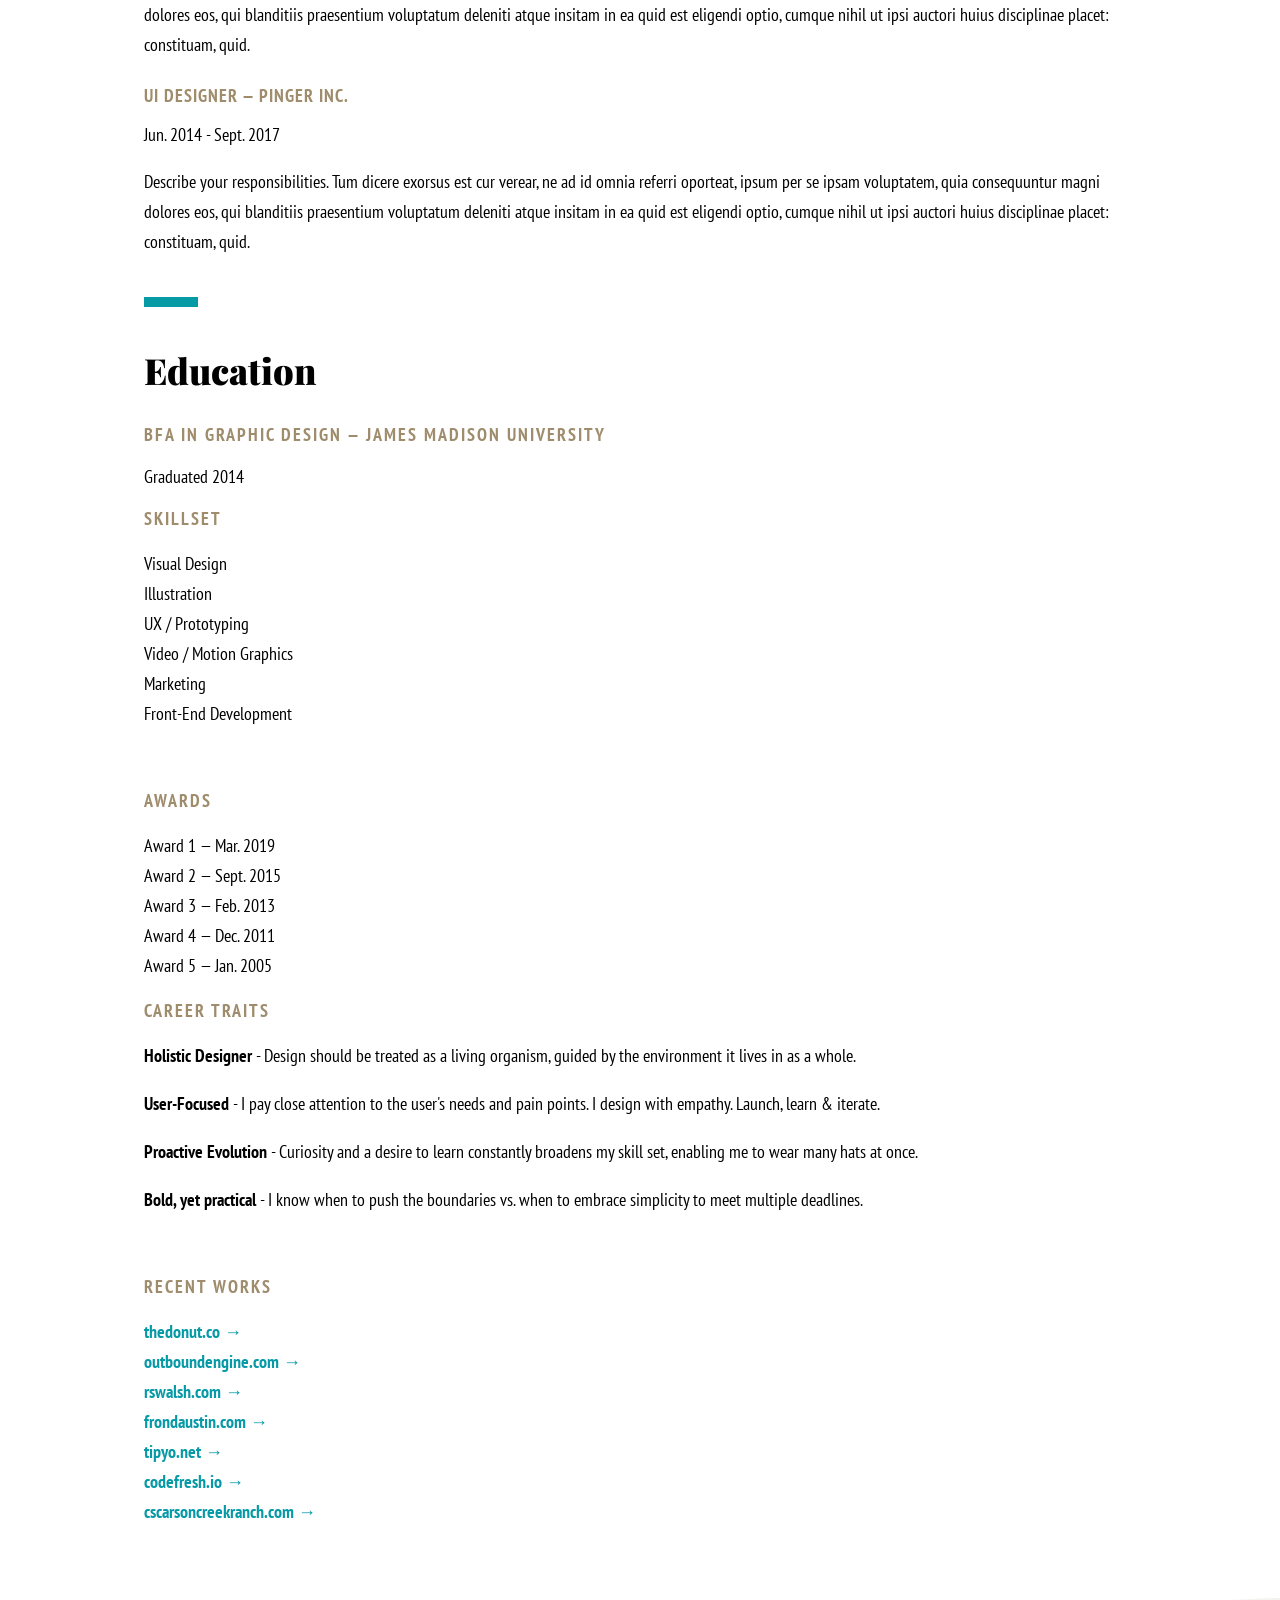
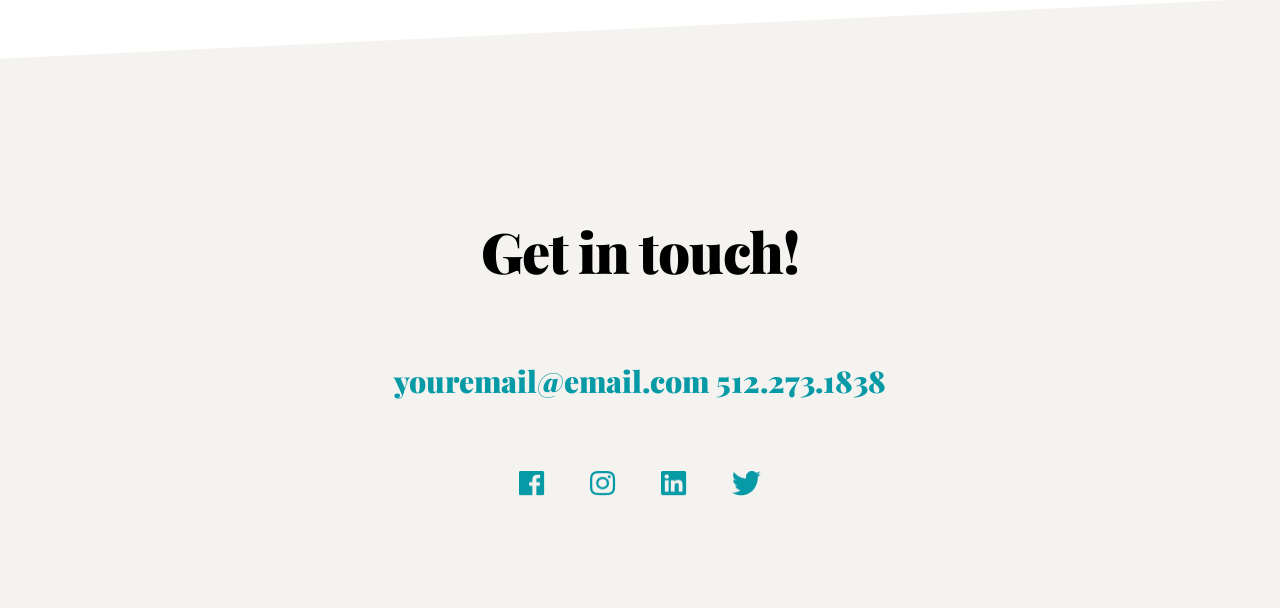
==== commit 9cc6ef25: "css" ====
--- a/index.html
+++ b/index.html
@@ -4,17 +4,12 @@
     <meta charset="UTF-8" />
     <meta name="viewport" content="width=device-width, initial-scale=1.0" />
 
-    <title>CV</title>
+    <title>CV - Matt McDonald</title>
 
     <link rel="stylesheet" href="index.css" />
 
     <link rel="preconnect" href="https://fonts.googleapis.com" />
     <link rel="preconnect" href="https://fonts.gstatic.com" crossorigin />
-
-    <link
-      href="https://fonts.googleapis.com/css2?family=PT+Sans+Narrow:wght@400;700&display=swap"
-      rel="stylesheet"
-    />
 
     <link
       href="https://fonts.googleapis.com/css2?family=PT+Sans+Narrow:wght@400;700&family=Playfair+Display:ital,wght@0,400..900;1,400..900&display=swap"
@@ -23,15 +18,11 @@
   </head>
 
   <body>
+    <!-- HEADER -->
     <header>
       <div class="foto_con_shape">
-        <img class="foto_perfil" src="img/photo.png" alt="foto_de_perfil" />
-
-        <img
-          class="combined_shape"
-          src="img/combined_shape.png"
-          alt="combined_shape"
-        />
+        <img class="foto_perfil" src="img/photo.png" alt="Profile photo" />
+        <img class="combined_shape" src="img/combined_shape.png" alt="" />
       </div>
 
       <div class="header_texto">
@@ -42,12 +33,15 @@
           <span class="block">McDonald</span>
         </h1>
 
-        <button>CONTACT ME</button>
+        <button type="button">CONTACT ME</button>
       </div>
     </header>
 
+    <!-- MAIN -->
     <main>
+      <!-- COLUMNA PRINCIPAL -->
       <div class="columna_2">
+        <!-- ABOUT ME -->
         <section class="about_me">
           <h1>About Me</h1>
 
@@ -63,6 +57,7 @@
 
         <div class="rectangulo_azul"></div>
 
+        <!-- EXPERIENCE -->
         <section class="experience">
           <h1>Experience</h1>
 
@@ -125,6 +120,7 @@
 
         <div class="rectangulo_azul"></div>
 
+        <!-- EDUCATION -->
         <section class="education">
           <h1>Education</h1>
 
@@ -135,10 +131,13 @@
         </section>
       </div>
 
-      <div class="rectangulo_azul, hidden"></div>
-
-      <nav class="nav">
-        <div class="columna_1">
+      <!-- SEPARADOR RESPONSIVE -->
+      <div class="rectangulo_azul hidden"></div>
+
+      <!-- COLUMNA LATERAL -->
+      <aside class="nav">
+        <!-- SKILLSET -->
+        <section class="skillset">
           <h2>Skillset</h2>
 
           <ul>
@@ -149,66 +148,69 @@
             <li>Marketing</li>
             <li>Front-End Development</li>
           </ul>
-
-          <section class="awards">
-            <h2 class="awards">Awards</h2>
-
-            <ul>
-              <li>Award 1 — Mar. 2019</li>
-              <li>Award 2 — Sept. 2015</li>
-              <li>Award 3 — Feb. 2013</li>
-              <li>Award 4 — Dec. 2011</li>
-              <li>Award 5 — Jan. 2005</li>
-            </ul>
-          </section>
-
-          <section class="carrera">
-            <h2 class="awards">Career Traits</h2>
-
-            <div class="carrera_explicacion">
-              <p>
-                <strong>Holistic Designer</strong> - Design should be treated as
-                a living organism, guided by the environment it lives in as a
-                whole.
-              </p>
-
-              <p>
-                <strong>User-Focused</strong> - I pay close attention to the
-                user’s needs and pain points. I design with empathy. Launch,
-                learn & iterate.
-              </p>
-
-              <p>
-                <strong>Proactive Evolution</strong> - Curiosity and a desire to
-                learn constantly broadens my skill set, enabling me to wear many
-                hats at once.
-              </p>
-
-              <p>
-                <strong>Bold, yet practical</strong> - I know when to push the
-                boundaries vs. when to embrace simplicity to meet multiple
-                deadlines.
-              </p>
-            </div>
-          </section>
-
-          <section class="recent_works">
-            <h2>Recent Works</h2>
-
-            <ul class="recent_works_ul">
-              <li><strong>thedonut.co →</strong></li>
-              <li><strong>outboundengine.com →</strong></li>
-              <li><strong>rswalsh.com →</strong></li>
-              <li><strong>frondaustin.com →</strong></li>
-              <li><strong>tipyo.net →</strong></li>
-              <li><strong>codefresh.io →</strong></li>
-              <li><strong>cscarsoncreekranch.com →</strong></li>
-            </ul>
-          </section>
-        </div>
-      </nav>
+        </section>
+
+        <!-- AWARDS -->
+        <section class="awards">
+          <h2>Awards</h2>
+
+          <ul>
+            <li>Award 1 — Mar. 2019</li>
+            <li>Award 2 — Sept. 2015</li>
+            <li>Award 3 — Feb. 2013</li>
+            <li>Award 4 — Dec. 2011</li>
+            <li>Award 5 — Jan. 2005</li>
+          </ul>
+        </section>
+
+        <!-- CAREER TRAITS -->
+        <section class="carrera">
+          <h2>Career Traits</h2>
+
+          <div class="carrera_explicacion">
+            <p>
+              <strong>Holistic Designer</strong> - Design should be treated as a
+              living organism, guided by the environment it lives in as a whole.
+            </p>
+
+            <p>
+              <strong>User-Focused</strong> - I pay close attention to the
+              user's needs and pain points. I design with empathy. Launch, learn
+              & iterate.
+            </p>
+
+            <p>
+              <strong>Proactive Evolution</strong> - Curiosity and a desire to
+              learn constantly broadens my skill set, enabling me to wear many
+              hats at once.
+            </p>
+
+            <p>
+              <strong>Bold, yet practical</strong> - I know when to push the
+              boundaries vs. when to embrace simplicity to meet multiple
+              deadlines.
+            </p>
+          </div>
+        </section>
+
+        <!-- RECENT WORKS -->
+        <section class="recent_works">
+          <h2>Recent Works</h2>
+
+          <ul class="recent_works_ul">
+            <li><strong>thedonut.co →</strong></li>
+            <li><strong>outboundengine.com →</strong></li>
+            <li><strong>rswalsh.com →</strong></li>
+            <li><strong>frondaustin.com →</strong></li>
+            <li><strong>tipyo.net →</strong></li>
+            <li><strong>codefresh.io →</strong></li>
+            <li><strong>cscarsoncreekranch.com →</strong></li>
+          </ul>
+        </section>
+      </aside>
     </main>
 
+    <!-- FOOTER -->
     <footer>
       <h1>Get in touch!</h1>
 
@@ -219,10 +221,10 @@
       </h2>
 
       <div class="iconos">
-        <img src="img/facebook.png" alt="facebook" />
-        <img src="img/instagram.png" alt="instagram" />
-        <img src="img/linkedin.png" alt="linkedin" />
-        <img src="img/twitter.png" alt="twitter" />
+        <img src="img/facebook.png" alt="Facebook" />
+        <img src="img/instagram.png" alt="Instagram" />
+        <img src="img/linkedin.png" alt="LinkedIn" />
+        <img src="img/twitter.png" alt="Twitter" />
       </div>
     </footer>
   </body>
--- a/index.css
+++ b/index.css
@@ -1,3 +1,17 @@
+/* ==============================
+   VARIABLES CSS
+============================== */
+
+:root {
+  --color-principal: #0699a6;
+  --color-secundario: #9e8c6c;
+  --color-blanco: #ffffff;
+  --color-negro: #000000;
+
+  --fuente-titulos: "Playfair Display";
+  --fuente-texto: "PT Sans Narrow";
+}
+
 /* ==============================
    ESTILOS GENERALES
 ============================== */
@@ -63,8 +77,8 @@
 .education h2,
 .nav h2,
 .carrera h2 {
-  color: #9e8c6c;
-  font-family: "PT Sans Narrow";
+  color: var(--color-secundario);
+  font-family: var(--fuente-texto);
   font-weight: 700;
   font-size: 14px;
   line-height: 20px;
@@ -85,7 +99,7 @@
   position: relative;
   z-index: 1;
   margin: 14px 0 0 15px;
-  font-family: "Playfair Display";
+  font-family: var(--fuente-titulos);
   font-weight: 900;
   font-size: 56px;
   line-height: 46px;
@@ -100,9 +114,9 @@
   height: 60px;
   margin: 40px 0 100px;
   border: none;
-  background-color: #0699a6;
-  color: white;
-  font-family: "PT Sans Narrow";
+  background-color: var(--color-principal);
+  color: var(--color-blanco);
+  font-family: var(--fuente-texto);
   font-weight: 700;
   font-size: 18px;
   line-height: 24px;
@@ -126,7 +140,7 @@
 .about_me h1,
 .experience h1,
 .education h1 {
-  font-family: "Playfair Display";
+  font-family: var(--fuente-titulos);
   font-weight: 900;
   letter-spacing: 0;
 }
@@ -144,7 +158,7 @@
 .about_me p,
 .experience p,
 .carrera_explicacion {
-  font-family: "PT Sans Narrow";
+  font-family: var(--fuente-texto);
   font-weight: 400;
   font-size: 18px;
   line-height: 30px;
@@ -166,7 +180,7 @@
 
 .experience h3 {
   margin-top: 8px;
-  font-family: "PT Sans Narrow";
+  font-family: var(--fuente-texto);
   font-weight: 400;
   font-size: 18px;
   line-height: 24px;
@@ -192,20 +206,20 @@
 }
 
 .education p {
-  font-family: "PT Sans Narrow";
+  font-family: var(--fuente-texto);
   font-weight: 400;
   font-size: 18px;
   line-height: 24px;
 }
 
 /* ==============================
-   NAVIGATION
+   COLUMNA LATERAL
 ============================== */
 
 .nav ul {
   padding-left: 0;
   list-style: none;
-  font-family: "PT Sans Narrow";
+  font-family: var(--fuente-texto);
   font-weight: 400;
   font-size: 18px;
   line-height: 30px;
@@ -224,8 +238,8 @@
 }
 
 .recent_works_ul {
-  color: #0699a6;
-  font-family: "PT Sans Narrow";
+  color: var(--color-principal);
+  font-family: var(--fuente-texto);
   font-weight: 700;
   font-size: 18px;
   line-height: 30px;
@@ -236,11 +250,15 @@
   height: 10px;
   margin: 40px 0;
   margin-left: 20px;
-  background-color: #0699a6;
+  background-color: var(--color-principal);
 }
 
 .block {
   display: block;
+}
+
+.hidden {
+  display: none;
 }
 
 /* ==============================
@@ -254,7 +272,9 @@
   align-items: center;
   margin-top: 71px;
   padding-top: 100px;
-  height: 425px;
+  padding-bottom: 92px;
+  min-height: 425px;
+  box-sizing: border-box;
   overflow: hidden;
   clip-path: polygon(0 10%, 100% 0, 100% 100%, 0% 100%);
 }
@@ -266,7 +286,7 @@
   margin-left: 20px;
   margin-right: 20px;
   text-align: center;
-  font-family: "Playfair Display";
+  font-family: var(--fuente-titulos);
   font-weight: 900;
 }
 
@@ -279,7 +299,7 @@
 
 footer h2 {
   margin-top: 40px;
-  color: #0699a6;
+  color: var(--color-principal);
   font-size: 26px;
   line-height: 36px;
 }
@@ -289,12 +309,14 @@
 }
 
 footer .iconos {
+  position: relative;
+  z-index: 1;
   display: flex;
   justify-content: space-between;
   width: 242px;
   height: 25px;
   margin-top: 45px;
-  margin-bottom: 92px;
+  margin-bottom: 0;
 }
 
 /* ==============================
@@ -337,13 +359,9 @@
     margin-right: 139px;
   }
 
-  p ul li {
-    font-size: 20px;
-    line-height: 34px;
-  }
-
   footer {
-    height: 501px;
+    min-height: 501px;
+    padding-bottom: 112px;
   }
 
   footer h1 {
@@ -361,11 +379,15 @@
     margin-left: 144px;
     margin-right: 139px;
   }
-
-  footer .iconos {
-    margin-bottom: 112px;
-  }
-}
+}
+
+/* ==============================
+   ESCRITORIO
+============================== */
+
+/* ==============================
+   ESCRITORIO
+============================== */
 
 /* ==============================
    ESCRITORIO
@@ -424,27 +446,69 @@
   /* MAIN */
 
   main {
-    display: flex;
-    flex-direction: row-reverse;
-    justify-content: center;
-    align-items: flex-start;
-    margin-left: 165px;
-    margin-right: 165px;
-    padding-top: 90px;
-    padding-bottom: 80px;
-  }
-
-  .columna_1 {
-    width: 315px;
-    margin-top: 60px;
-  }
-
-  .rectangulo_azul {
-    width: 71px;
-    height: 10px;
-    margin-top: 80px;
-    margin-bottom: 66px;
-  }
+    display: grid;
+    grid-template-columns: 350px 635px;
+    column-gap: 125px;
+    align-items: start;
+
+    width: 1110px;
+    max-width: 100%;
+    margin: 0 auto;
+    padding: 90px 0 80px;
+  }
+
+  /* COLUMNA LATERAL */
+
+  .nav {
+    grid-column: 1;
+    grid-row: 1;
+
+    width: 350px;
+    margin: 0;
+    padding: 0;
+  }
+
+  .nav h2 {
+    margin-top: 0;
+  }
+
+  /* COLUMNA PRINCIPAL */
+
+  .columna_2 {
+    grid-column: 2;
+    grid-row: 1;
+
+    width: 635px;
+    min-width: 0;
+  }
+
+  .about_me,
+  .experience,
+  .education {
+    width: 100%;
+    margin-left: 0;
+    margin-right: 0;
+  }
+
+  .about_me h1 {
+    margin-top: 0;
+  }
+
+  /* TEXTOS */
+
+  .about_me p,
+  .experience p {
+    width: 100%;
+    font-size: 20px;
+    line-height: 34px;
+    text-align: left;
+  }
+
+  .carrera_explicacion p {
+    text-align: left;
+  }
+
+  /* TITULOS */
 
   .about_me h1,
   .experience h1,
@@ -453,12 +517,6 @@
     line-height: 46px;
   }
 
-  .about_me p,
-  .experience p {
-    font-size: 20px;
-    line-height: 34px;
-  }
-
   .experience h1 {
     margin-bottom: 10px;
   }
@@ -473,7 +531,24 @@
     margin-top: 0;
   }
 
-  /* OTHER SECTIONS */
+  /* SEPARADORES */
+
+  .rectangulo_azul {
+    width: 71px;
+    height: 10px;
+    margin: 80px 0 66px;
+  }
+
+  .hidden {
+    display: none;
+  }
+
+  /* COLUMNA LATERAL: ESPACIADO */
+
+  .nav ul {
+    font-size: 18px;
+    line-height: 30px;
+  }
 
   .awards,
   .carrera,
@@ -481,21 +556,18 @@
     margin-top: 100px;
   }
 
+  /* FLEX */
+
   .flex {
     display: flex;
     align-items: center;
     justify-content: space-between;
   }
 
-  .hidden {
-    display: none;
-  }
-
   /* FOOTER */
 
   footer {
-    height: auto;
-    min-height: 501px;
+    min-height: 0;
     padding-bottom: 111px;
   }
 
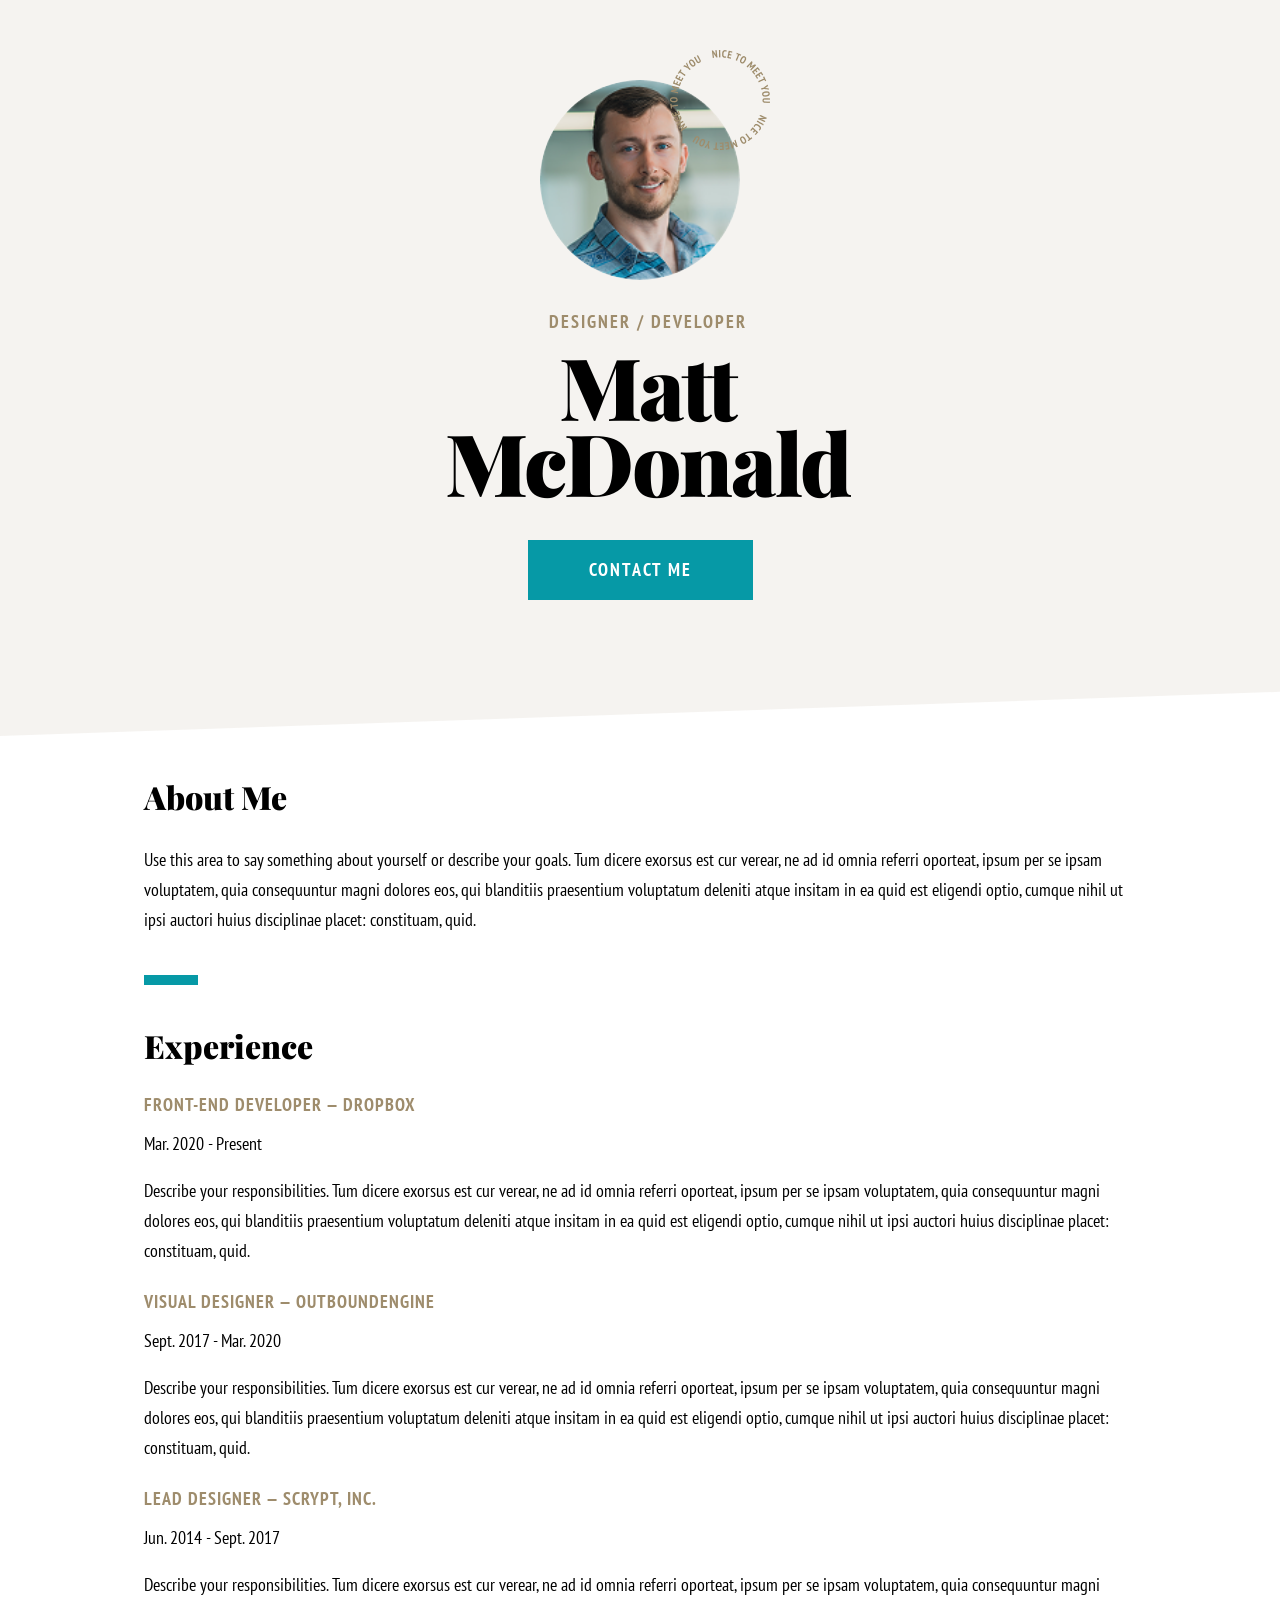
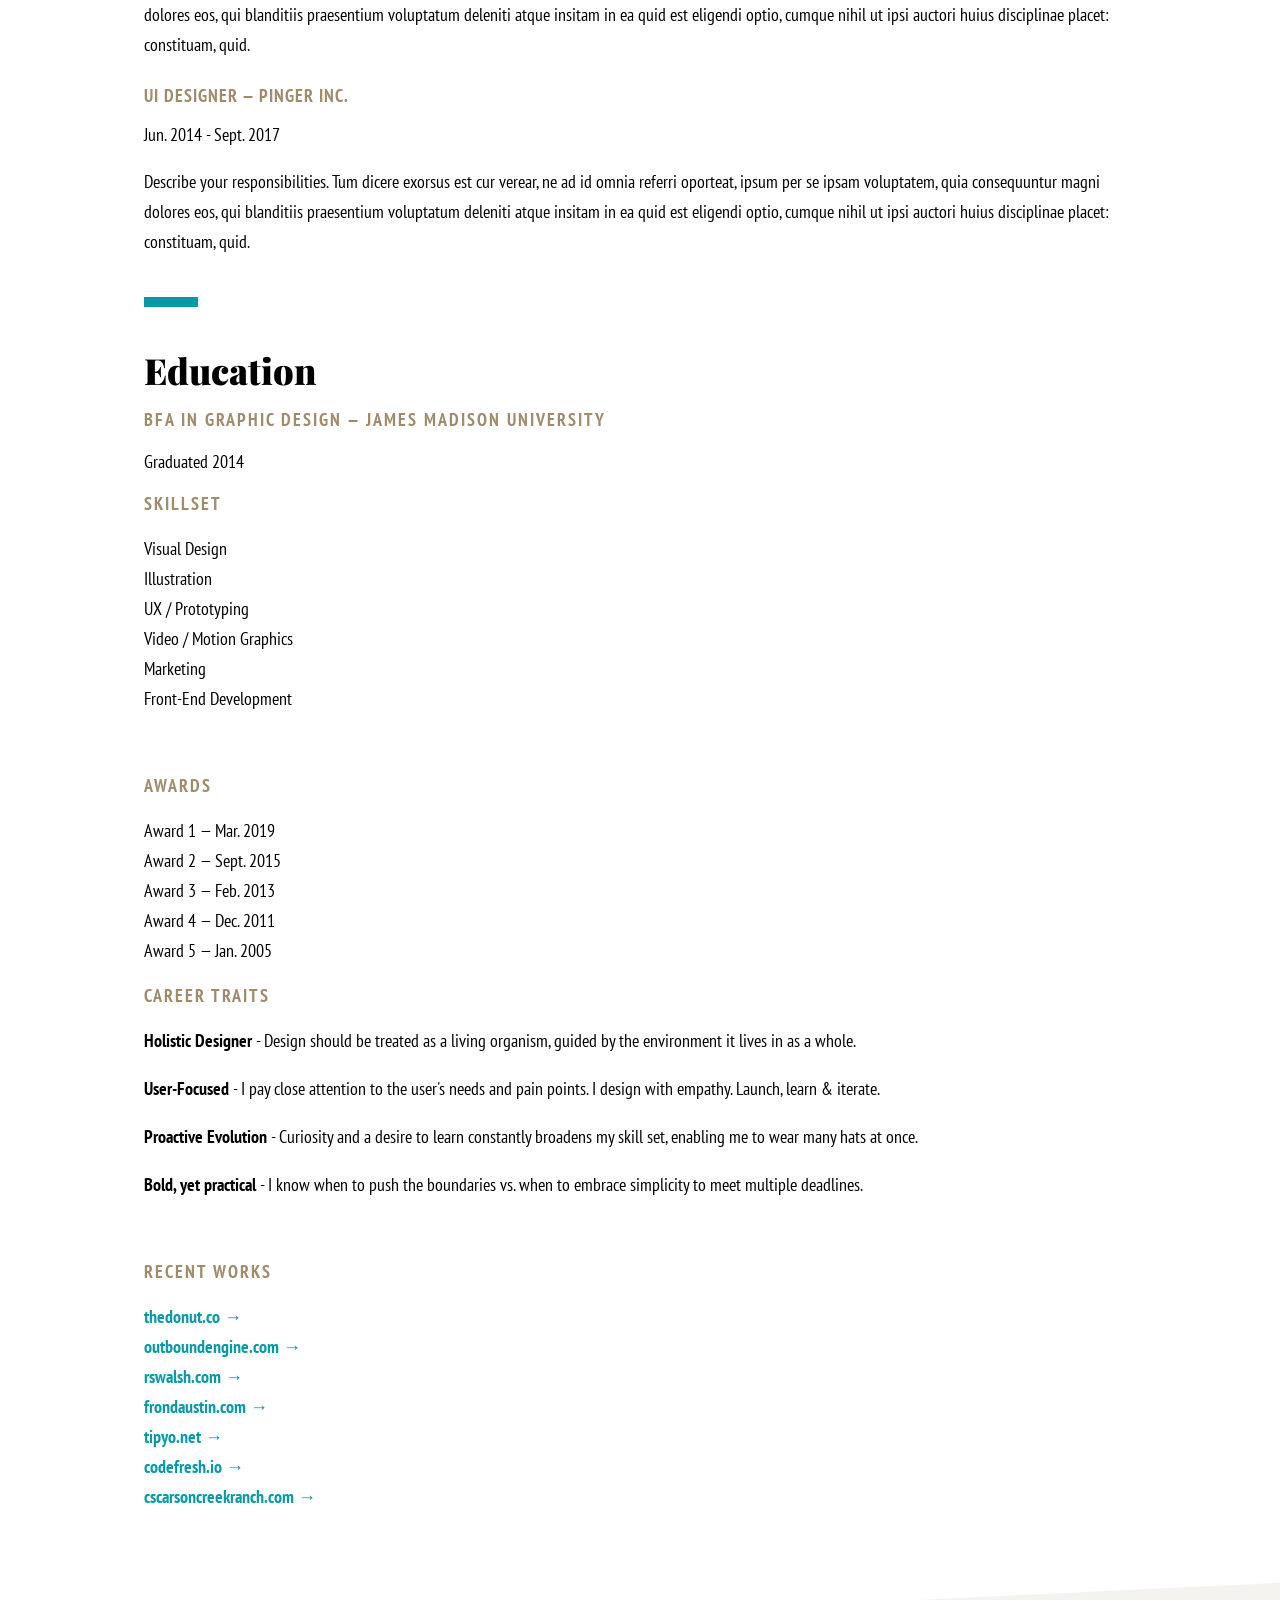
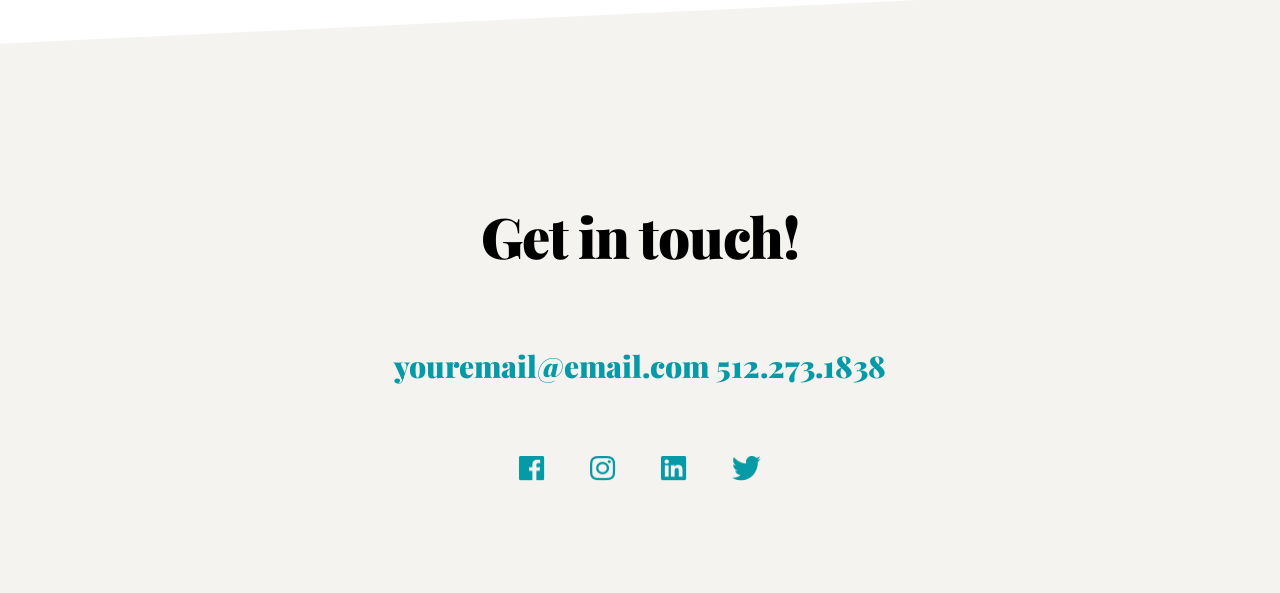
==== commit 2d5ac647: "css" ====
--- a/index.html
+++ b/index.html
@@ -75,37 +75,43 @@
             quid.
           </p>
 
-          <div class="flex">
-            <h2>Visual Designer — OutboundEngine</h2>
-            <h3>Sept. 2017 - Mar. 2020</h3>
-          </div>
-
-          <p>
-            Describe your responsibilities. Tum dicere exorsus est cur verear,
-            ne ad id omnia referri oporteat, ipsum per se ipsam voluptatem, quia
-            consequuntur magni dolores eos, qui blanditiis praesentium
-            voluptatum deleniti atque insitam in ea quid est eligendi optio,
-            cumque nihil ut ipsi auctori huius disciplinae placet: constituam,
-            quid.
-          </p>
-
-          <div class="flex">
-            <h2>Lead Designer — Scrypt, Inc.</h2>
-            <h3>Jun. 2014 - Sept. 2017</h3>
-          </div>
-
-          <p>
-            Describe your responsibilities. Tum dicere exorsus est cur verear,
-            ne ad id omnia referri oporteat, ipsum per se ipsam voluptatem, quia
-            consequuntur magni dolores eos, qui blanditiis praesentium
-            voluptatum deleniti atque insitam in ea quid est eligendi optio,
-            cumque nihil ut ipsi auctori huius disciplinae placet: constituam,
-            quid.
-          </p>
-
-          <div class="flex">
-            <h2>UI Designer — Pinger Inc.</h2>
-            <h3>Jun. 2014 - Sept. 2017</h3>
+          <div class="separacion">
+            <div class="flex">
+              <h2>Visual Designer — OutboundEngine</h2>
+              <h3>Sept. 2017 - Mar. 2020</h3>
+            </div>
+          </div>
+
+          <p>
+            Describe your responsibilities. Tum dicere exorsus est cur verear,
+            ne ad id omnia referri oporteat, ipsum per se ipsam voluptatem, quia
+            consequuntur magni dolores eos, qui blanditiis praesentium
+            voluptatum deleniti atque insitam in ea quid est eligendi optio,
+            cumque nihil ut ipsi auctori huius disciplinae placet: constituam,
+            quid.
+          </p>
+
+          <div class="separacion">
+            <div class="flex">
+              <h2>Lead Designer — Scrypt, Inc.</h2>
+              <h3>Jun. 2014 - Sept. 2017</h3>
+            </div>
+          </div>
+
+          <p>
+            Describe your responsibilities. Tum dicere exorsus est cur verear,
+            ne ad id omnia referri oporteat, ipsum per se ipsam voluptatem, quia
+            consequuntur magni dolores eos, qui blanditiis praesentium
+            voluptatum deleniti atque insitam in ea quid est eligendi optio,
+            cumque nihil ut ipsi auctori huius disciplinae placet: constituam,
+            quid.
+          </p>
+
+          <div class="separacion">
+            <div class="flex">
+              <h2>UI Designer — Pinger Inc.</h2>
+              <h3>Jun. 2014 - Sept. 2017</h3>
+            </div>
           </div>
 
           <p>
@@ -138,7 +144,7 @@
       <aside class="nav">
         <!-- SKILLSET -->
         <section class="skillset">
-          <h2>Skillset</h2>
+          <h2 class="comienzo">Skillset</h2>
 
           <ul>
             <li>Visual Design</li>
--- a/index.css
+++ b/index.css
@@ -197,6 +197,7 @@
 .education h1 {
   font-size: 36px;
   line-height: 46px;
+  margin-bottom: 0;
 }
 
 .education h2,
@@ -385,14 +386,6 @@
    ESCRITORIO
 ============================== */
 
-/* ==============================
-   ESCRITORIO
-============================== */
-
-/* ==============================
-   ESCRITORIO
-============================== */
-
 @media (min-width: 1440px) {
   /* HEADER */
 
@@ -455,6 +448,7 @@
     max-width: 100%;
     margin: 0 auto;
     padding: 90px 0 80px;
+    padding-bottom: 0;
   }
 
   /* COLUMNA LATERAL */
@@ -463,24 +457,16 @@
     grid-column: 1;
     grid-row: 1;
 
-    width: 350px;
+    width: 315px;
     margin: 0;
     padding: 0;
   }
 
-  .nav h2 {
-    margin-top: 0;
+  .skillset h2 {
+    margin-top: 15px;
   }
 
   /* COLUMNA PRINCIPAL */
-
-  .columna_2 {
-    grid-column: 2;
-    grid-row: 1;
-
-    width: 635px;
-    min-width: 0;
-  }
 
   .about_me,
   .experience,
@@ -590,4 +576,8 @@
   footer .iconos {
     margin-bottom: 0;
   }
-}
+
+  .separacion {
+    margin-top: 66px;
+  }
+}
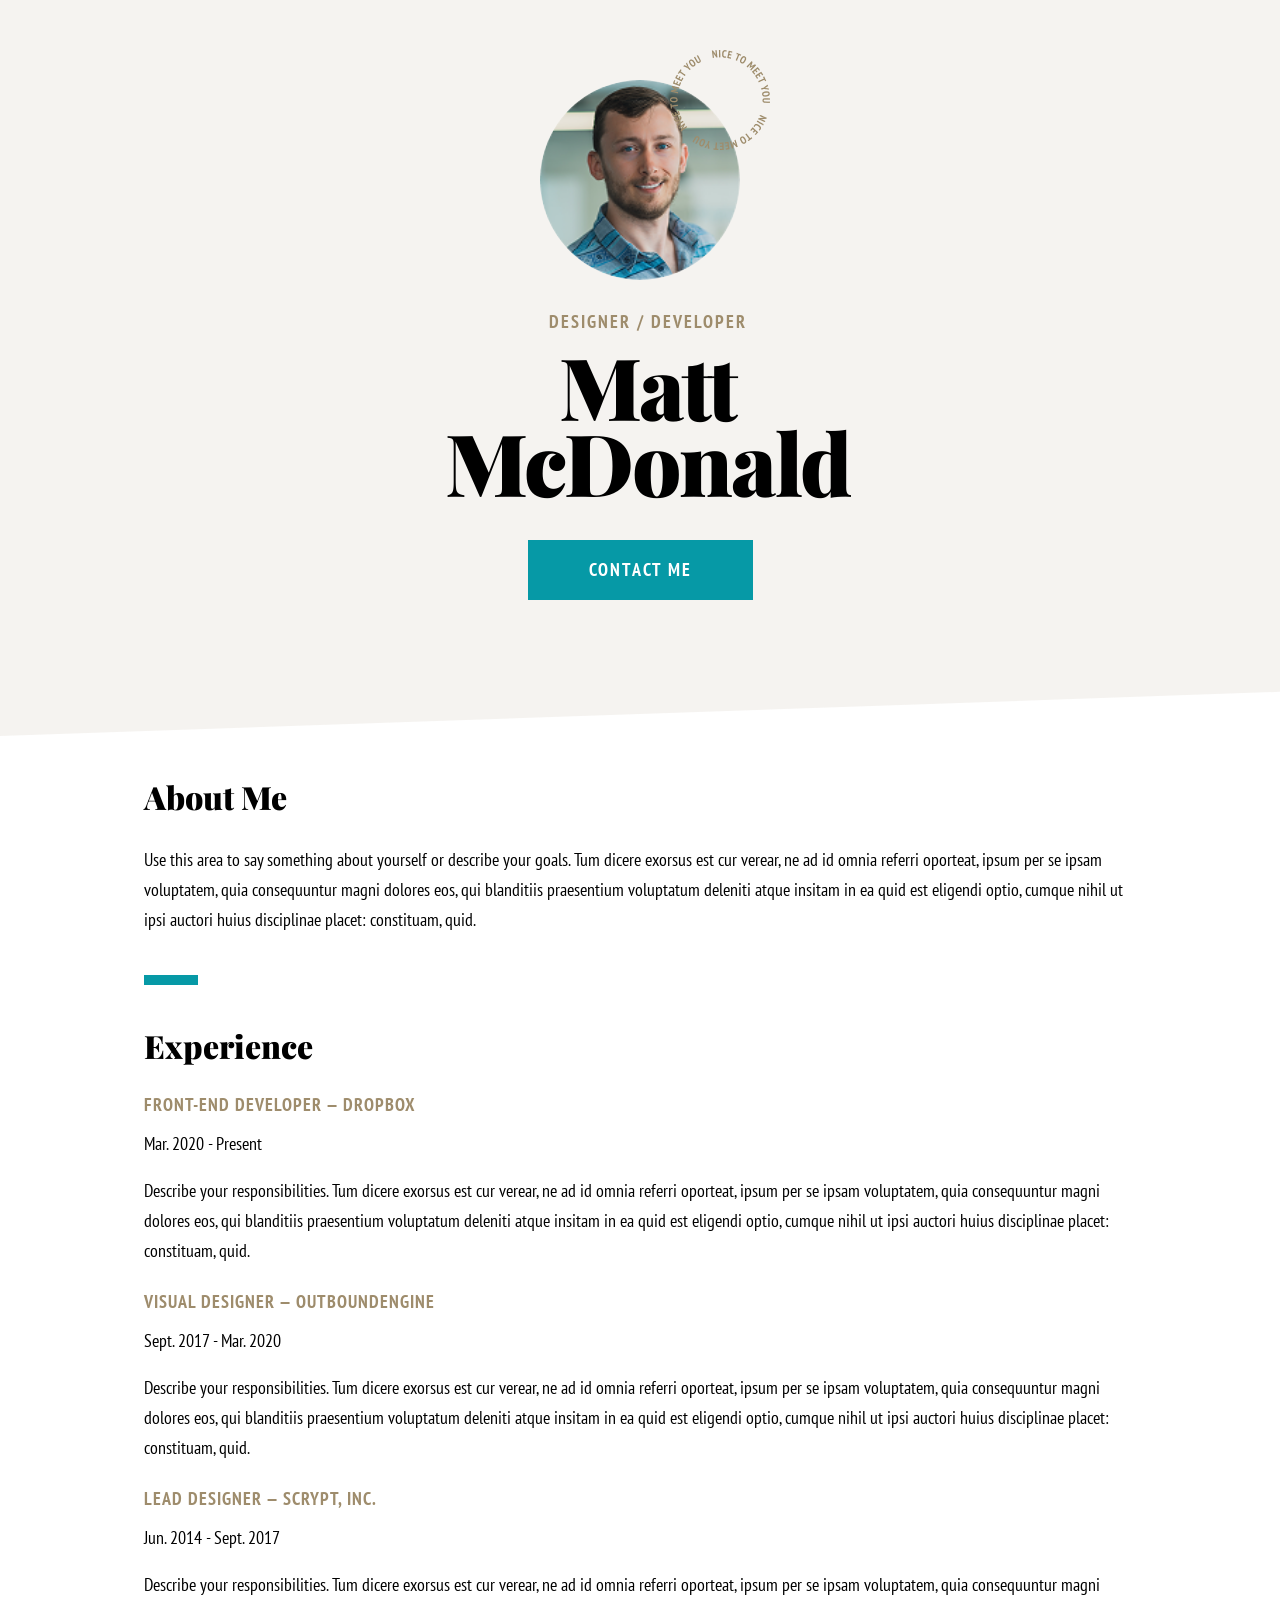
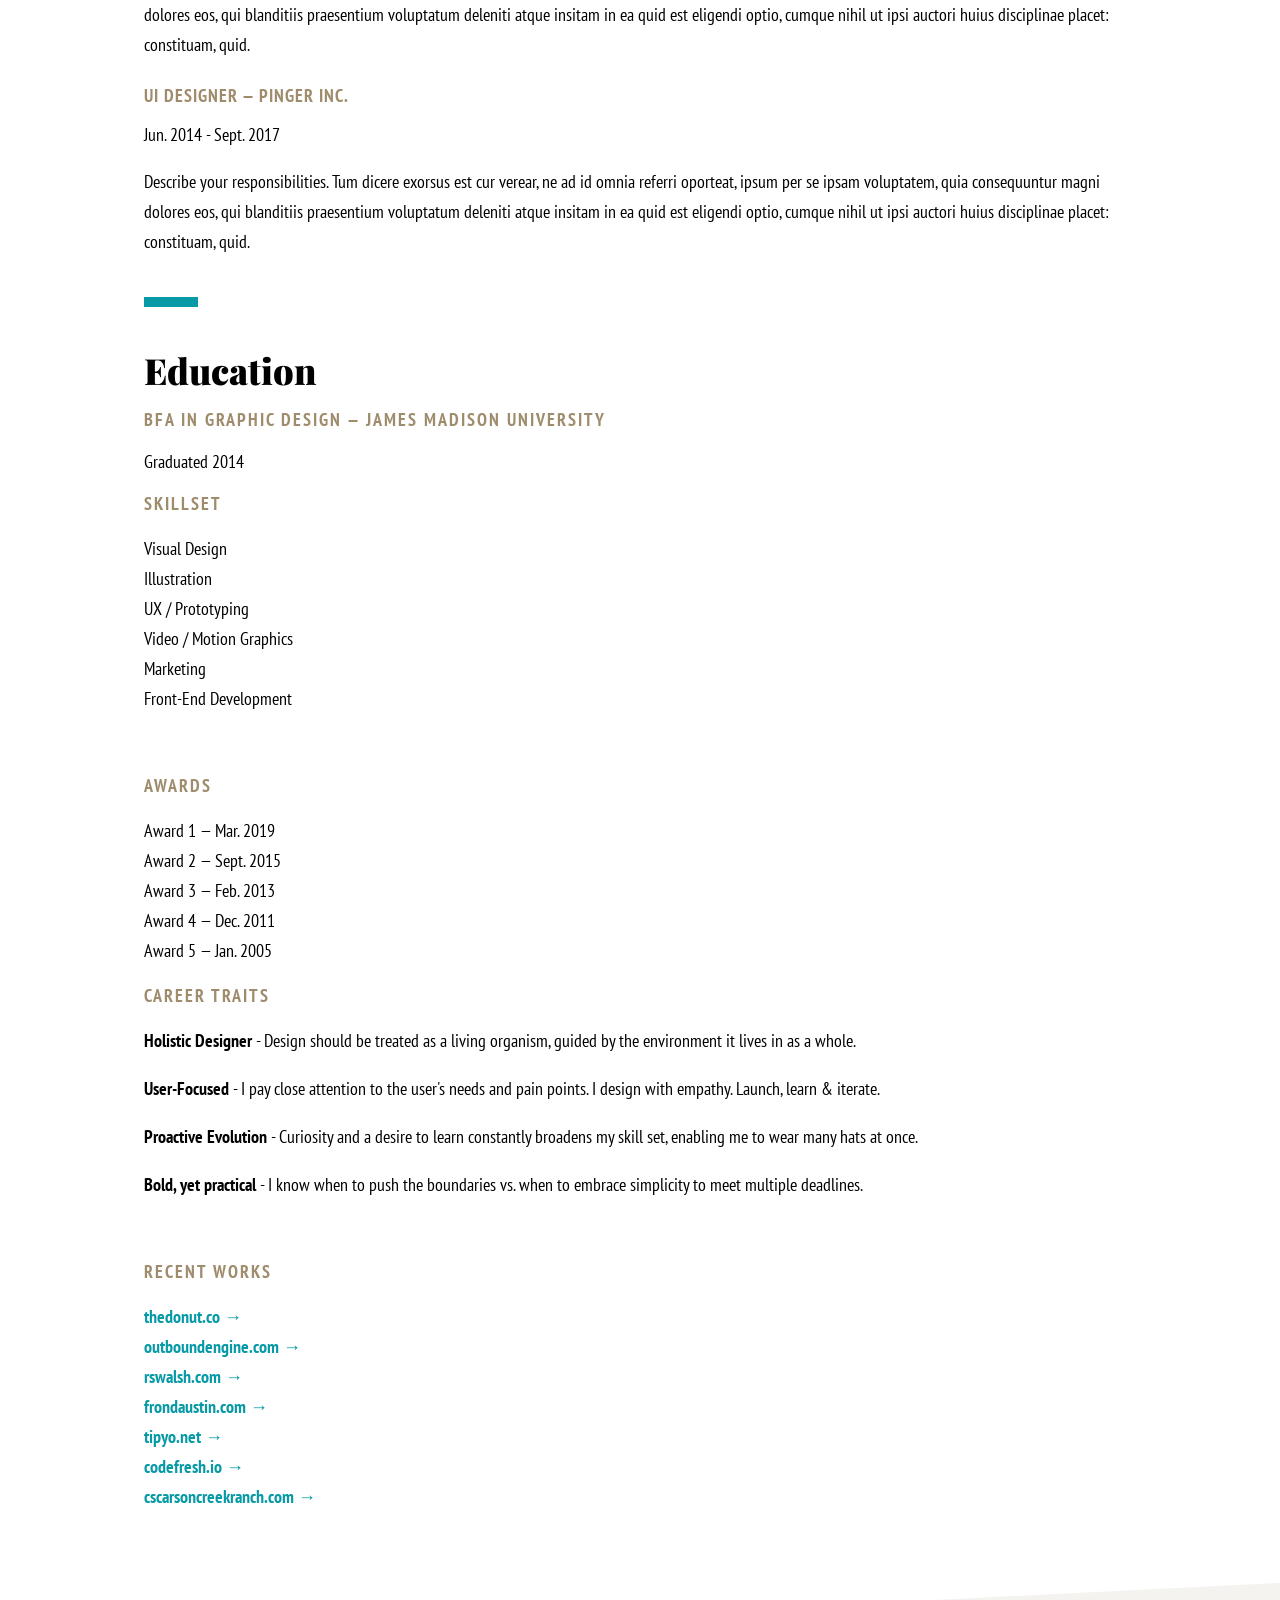
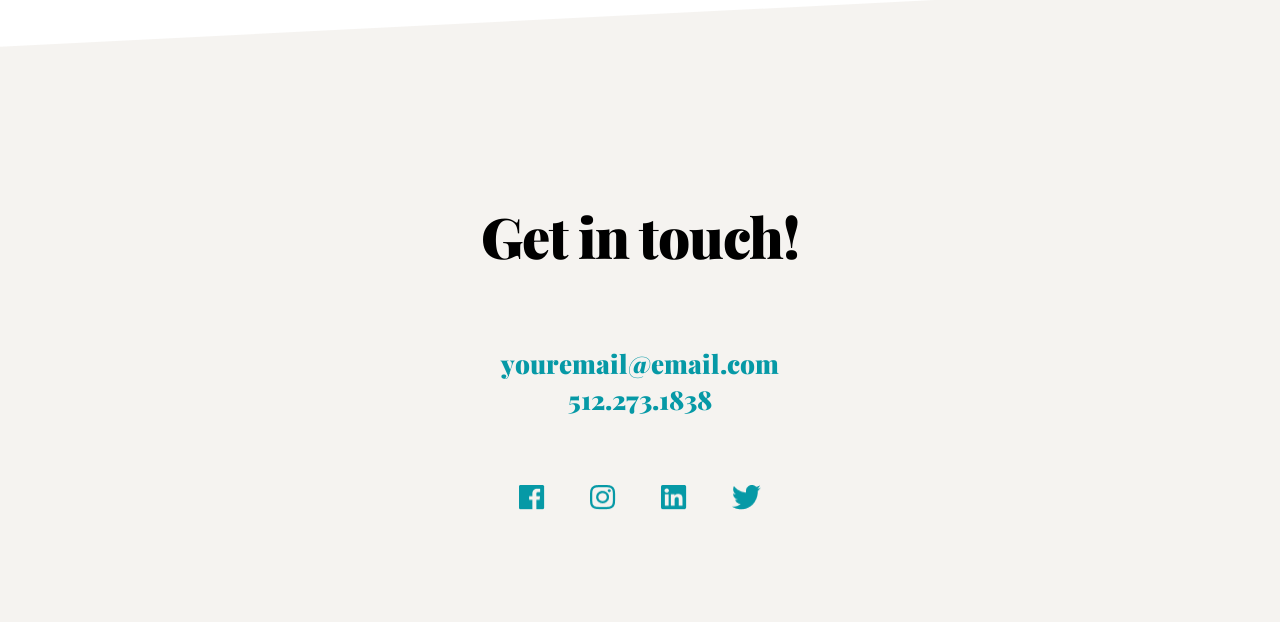
==== commit 6f9d9ab3: "index" ====
--- a/index.html
+++ b/index.html
@@ -21,8 +21,12 @@
     <!-- HEADER -->
     <header>
       <div class="foto_con_shape">
-        <img class="foto_perfil" src="img/photo.png" alt="Profile photo" />
-        <img class="combined_shape" src="img/combined_shape.png" alt="" />
+        <img class="foto_perfil" src="img/photo.png" alt="Foto Perfil" />
+        <img
+          class="combined_shape"
+          src="img/combined_shape.png"
+          alt="Combined Shape"
+        />
       </div>
 
       <div class="header_texto">
@@ -37,11 +41,8 @@
       </div>
     </header>
 
-    <!-- MAIN -->
     <main>
-      <!-- COLUMNA PRINCIPAL -->
       <div class="columna_2">
-        <!-- ABOUT ME -->
         <section class="about_me">
           <h1>About Me</h1>
 
@@ -57,7 +58,6 @@
 
         <div class="rectangulo_azul"></div>
 
-        <!-- EXPERIENCE -->
         <section class="experience">
           <h1>Experience</h1>
 
@@ -126,7 +126,6 @@
 
         <div class="rectangulo_azul"></div>
 
-        <!-- EDUCATION -->
         <section class="education">
           <h1>Education</h1>
 
@@ -137,12 +136,9 @@
         </section>
       </div>
 
-      <!-- SEPARADOR RESPONSIVE -->
       <div class="rectangulo_azul hidden"></div>
 
-      <!-- COLUMNA LATERAL -->
       <aside class="nav">
-        <!-- SKILLSET -->
         <section class="skillset">
           <h2 class="comienzo">Skillset</h2>
 
@@ -156,7 +152,6 @@
           </ul>
         </section>
 
-        <!-- AWARDS -->
         <section class="awards">
           <h2>Awards</h2>
 
@@ -169,7 +164,6 @@
           </ul>
         </section>
 
-        <!-- CAREER TRAITS -->
         <section class="carrera">
           <h2>Career Traits</h2>
 
@@ -199,7 +193,6 @@
           </div>
         </section>
 
-        <!-- RECENT WORKS -->
         <section class="recent_works">
           <h2>Recent Works</h2>
 
@@ -216,7 +209,6 @@
       </aside>
     </main>
 
-    <!-- FOOTER -->
     <footer>
       <h1>Get in touch!</h1>
 
--- a/index.css
+++ b/index.css
@@ -1,7 +1,3 @@
-/* ==============================
-   VARIABLES CSS
-============================== */
-
 :root {
   --color-principal: #0699a6;
   --color-secundario: #9e8c6c;
@@ -12,18 +8,10 @@
   --fuente-texto: "PT Sans Narrow";
 }
 
-/* ==============================
-   ESTILOS GENERALES
-============================== */
-
 body {
   margin: 0;
   padding: 0;
 }
-
-/* ==============================
-   HEADER
-============================== */
 
 header {
   position: relative;
@@ -125,10 +113,6 @@
   text-transform: uppercase;
 }
 
-/* ==============================
-   MAIN - CONTENIDO GENERAL
-============================== */
-
 .about_me,
 .experience,
 .education,
@@ -169,10 +153,6 @@
   margin-top: 10px;
 }
 
-/* ==============================
-   EXPERIENCE
-============================== */
-
 .experience h2 {
   margin-top: 24px;
   letter-spacing: 1px;
@@ -189,10 +169,6 @@
 .experience p {
   margin-top: 20px;
 }
-
-/* ==============================
-   EDUCATION
-============================== */
 
 .education h1 {
   font-size: 36px;
@@ -213,10 +189,6 @@
   line-height: 24px;
 }
 
-/* ==============================
-   COLUMNA LATERAL
-============================== */
-
 .nav ul {
   padding-left: 0;
   list-style: none;
@@ -225,10 +197,6 @@
   font-size: 18px;
   line-height: 30px;
 }
-
-/* ==============================
-   OTHER SECTIONS
-============================== */
 
 .awards {
   margin-top: 60px;
@@ -261,10 +229,6 @@
 .hidden {
   display: none;
 }
-
-/* ==============================
-   FOOTER
-============================== */
 
 footer {
   position: relative;
@@ -320,10 +284,6 @@
   margin-bottom: 0;
 }
 
-/* ==============================
-   TABLET
-============================== */
-
 @media (min-width: 768px) {
   header {
     height: 736px;
@@ -372,8 +332,20 @@
   }
 
   footer h2 {
-    font-size: 30px;
-    line-height: 40px;
+    display: flex;
+    flex-direction: column;
+    align-items: center;
+    justify-content: center;
+    gap: 0;
+    text-align: center;
+  }
+
+  footer h2 .separador {
+    display: none;
+  }
+
+  footer h2 span {
+    display: block;
   }
 
   .rectangulo_azul {
@@ -382,13 +354,7 @@
   }
 }
 
-/* ==============================
-   ESCRITORIO
-============================== */
-
 @media (min-width: 1440px) {
-  /* HEADER */
-
   header {
     flex-direction: row;
     justify-content: center;
@@ -436,14 +402,11 @@
     margin-left: 110px;
   }
 
-  /* MAIN */
-
   main {
     display: grid;
     grid-template-columns: 350px 635px;
     column-gap: 125px;
     align-items: start;
-
     width: 1110px;
     max-width: 100%;
     margin: 0 auto;
@@ -451,12 +414,9 @@
     padding-bottom: 0;
   }
 
-  /* COLUMNA LATERAL */
-
   .nav {
     grid-column: 1;
     grid-row: 1;
-
     width: 315px;
     margin: 0;
     padding: 0;
@@ -465,8 +425,6 @@
   .skillset h2 {
     margin-top: 15px;
   }
-
-  /* COLUMNA PRINCIPAL */
 
   .about_me,
   .experience,
@@ -480,8 +438,6 @@
     margin-top: 0;
   }
 
-  /* TEXTOS */
-
   .about_me p,
   .experience p {
     width: 100%;
@@ -494,8 +450,6 @@
     text-align: left;
   }
 
-  /* TITULOS */
-
   .about_me h1,
   .experience h1,
   .education h1 {
@@ -517,8 +471,6 @@
     margin-top: 0;
   }
 
-  /* SEPARADORES */
-
   .rectangulo_azul {
     width: 71px;
     height: 10px;
@@ -529,8 +481,6 @@
     display: none;
   }
 
-  /* COLUMNA LATERAL: ESPACIADO */
-
   .nav ul {
     font-size: 18px;
     line-height: 30px;
@@ -542,16 +492,12 @@
     margin-top: 100px;
   }
 
-  /* FLEX */
-
   .flex {
     display: flex;
     align-items: center;
     justify-content: space-between;
   }
 
-  /* FOOTER */
-
   footer {
     min-height: 0;
     padding-bottom: 111px;
@@ -563,10 +509,30 @@
     line-height: 82px;
   }
 
+  footer {
+    min-height: 0;
+    padding-bottom: 111px;
+    padding-top: 0;
+  }
+
+  footer h1 {
+    margin-top: 177px;
+    font-size: 66px;
+    line-height: 82px;
+  }
+
   footer h2 {
+    display: flex;
+    flex-direction: row;
+    align-items: center;
+    justify-content: center;
+    gap: 20px;
     font-size: 36px;
     line-height: 46px;
-    gap: 20px;
+  }
+
+  footer h2 span {
+    display: inline;
   }
 
   footer h2 .separador {
